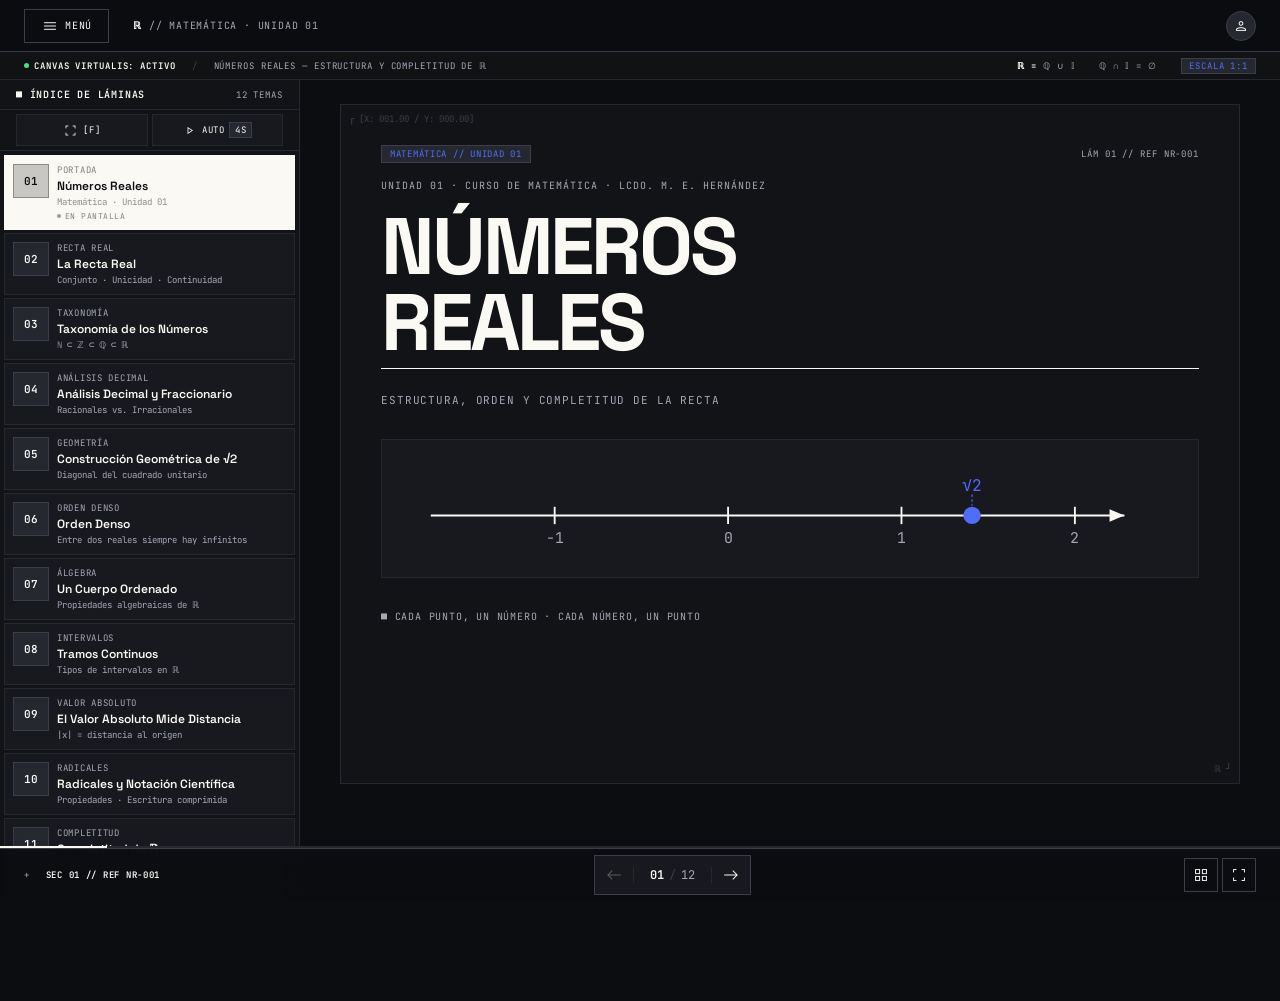
==== index.html @ 770431e6 "Add files via upload" ====
<!DOCTYPE html>
<html lang="es">
<head>
  <meta charset="UTF-8">
  <meta name="viewport" content="width=device-width, initial-scale=1.0">
  <title>Números Reales — Matemática Unidad 01</title>
  <link rel="preconnect" href="https://fonts.googleapis.com">
  <link rel="preconnect" href="https://fonts.gstatic.com" crossorigin>
  <link href="https://fonts.googleapis.com/css2?family=JetBrains+Mono:wght@400;500;600&family=Space+Grotesk:wght@300;400;500;600;700&display=swap" rel="stylesheet">
  <link href="https://fonts.googleapis.com/css2?family=Material+Symbols+Outlined:opsz,wght,FILL,GRAD@20..48,100..700,0..1,-50..200" rel="stylesheet">
  <style>
    /* =====================================================
       ARCHITECTURAL ATELIER — DARK THEME
       Sistema de diseño para presentación académica
    ===================================================== */
    :root {
      --bg:          #0c0d10;
      --bg-low:      #18191e;
      --bg-mid:      #1e2027;
      --bg-high:     #262830;
      --bg-highest:  #32353e;
      --bg-lowest:   #121316;
      --fg:          #fbf9f4;
      --fg-dim:      #c9c6bc;
      --fg-muted:    #a4a8b5;
      --border:      #3b3e4a;
      --border-dim:  #262830;
      --accent:      #4d6ef5;   /* azul institucional */
      --accent-dim:  #3a56cc;
      --mono: 'JetBrains Mono', monospace;
      --sans: 'Space Grotesk', sans-serif;
      --sp-xs:.25rem;--sp-sm:.5rem;--sp-md:1rem;
      --sp-lg:1.5rem;--sp-xl:2.5rem;
    }
    *,*::before,*::after{box-sizing:border-box;margin:0;padding:0}
    html,body{height:100%;overflow:hidden;background:var(--bg);color:var(--fg);font-family:var(--sans);-webkit-font-smoothing:antialiased;user-select:none}

    /* ---- LAYOUT ---- */
    #app{display:flex;flex-direction:column;height:100vh}

    /* ---- HEADER ---- */
    header{
      position:fixed;top:0;left:0;right:0;z-index:200;
      height:52px;
      background:rgba(12,13,16,.96);
      border-bottom:1px solid var(--border);
      backdrop-filter:blur(16px);
      display:flex;align-items:center;justify-content:space-between;
      padding:0 1.5rem;
    }
    .h-left{display:flex;align-items:center;gap:var(--sp-lg)}
    .h-right{display:flex;align-items:center;gap:var(--sp-md)}
    .btn-menu{
      display:flex;align-items:center;gap:6px;
      height:34px;padding:0 var(--sp-md);
      background:transparent;border:1px solid var(--border);
      color:var(--fg);cursor:pointer;
      font-family:var(--mono);font-size:10px;
      letter-spacing:.08em;text-transform:uppercase;
      transition:background .15s;
    }
    .btn-menu:hover{background:var(--bg-high)}
    .h-label{font-family:var(--mono);font-size:10px;letter-spacing:.08em;text-transform:uppercase;color:var(--fg-muted)}
    .h-label .hl{color:var(--fg);font-weight:600}
    .avatar{width:30px;height:30px;border-radius:50%;background:var(--bg-high);border:1px solid var(--border);display:flex;align-items:center;justify-content:center;color:var(--fg)}
    .mi{font-family:'Material Symbols Outlined';font-size:18px;font-weight:300;font-style:normal;line-height:1;letter-spacing:normal}

    /* ---- TELEMETRY ---- */
    .telemetry{
      position:fixed;top:52px;left:0;right:0;z-index:190;
      height:28px;
      background:rgba(18,19,22,.95);
      border-bottom:1px solid var(--border-dim);
      display:flex;align-items:center;justify-content:space-between;
      padding:0 1.5rem;
      font-family:var(--mono);font-size:9px;letter-spacing:.1em;
      text-transform:uppercase;color:var(--fg-muted);
    }
    .t-left{display:flex;align-items:center;gap:var(--sp-md)}
    .t-right{display:flex;align-items:center;gap:var(--sp-lg)}
    .dot{width:5px;height:5px;border-radius:50%;background:#4ade80;animation:blink 2s infinite}
    @keyframes blink{0%,100%{opacity:1}50%{opacity:.3}}
    .t-hl{color:var(--fg);font-weight:600}
    .t-chip{background:var(--bg-high);border:1px solid var(--border);padding:1px 7px;color:var(--accent)}

    /* ---- PROGRESS ---- */
    .progress-track{position:fixed;bottom:52px;left:0;right:0;height:2px;background:var(--border-dim);z-index:190}
    .progress-fill{height:100%;background:var(--fg);transition:width .4s ease}

    /* ---- MAIN ---- */
    main{display:flex;flex:1;overflow:hidden;margin-top:80px;margin-bottom:52px}

    /* ---- LEFT PANEL ---- */
    #panel{
      width:300px;min-width:260px;
      background:var(--bg-lowest);
      border-right:1px solid var(--border-dim);
      display:flex;flex-direction:column;overflow:hidden;
      transition:width .25s ease,min-width .25s ease;
    }
    #panel.closed{width:0;min-width:0;border:none}
    .p-head{
      padding:var(--sp-sm) var(--sp-md);
      border-bottom:1px solid var(--border-dim);
      display:flex;align-items:center;justify-content:space-between;
    }
    .p-title{font-family:var(--mono);font-size:10px;letter-spacing:.08em;text-transform:uppercase;color:var(--fg);font-weight:600}
    .p-count{font-family:var(--mono);font-size:9px;letter-spacing:.1em;text-transform:uppercase;color:var(--fg-muted)}
    .p-controls{display:flex;gap:4px;padding:var(--sp-xs) var(--sp-md);border-bottom:1px solid var(--border-dim)}
    .p-btn{
      flex:1;height:32px;display:flex;align-items:center;justify-content:center;gap:5px;
      background:var(--bg-low);border:1px solid var(--border-dim);color:var(--fg);
      cursor:pointer;font-family:var(--mono);font-size:9px;letter-spacing:.06em;
      text-transform:uppercase;transition:background .15s;white-space:nowrap;
    }
    .p-btn:hover{background:var(--bg-high)}
    .p-btn.on{background:var(--fg);color:var(--bg)}
    .badge{background:var(--bg-high);border:1px solid var(--border);padding:1px 5px;font-size:9px}
    #slide-list{flex:1;overflow-y:auto;padding:4px;display:flex;flex-direction:column;gap:3px}
    #slide-list::-webkit-scrollbar{width:3px}
    #slide-list::-webkit-scrollbar-thumb{background:var(--border)}
    .s-item{
      display:flex;align-items:flex-start;gap:var(--sp-sm);
      padding:var(--sp-sm);border:1px solid var(--border-dim);
      cursor:pointer;transition:all .15s;background:var(--bg-low);
    }
    .s-item:hover{background:var(--bg-high)}
    .s-item.on{background:var(--fg);border-color:var(--fg)}
    .s-num{
      width:36px;height:34px;flex-shrink:0;
      display:flex;align-items:center;justify-content:center;
      background:var(--bg-high);border:1px solid var(--border);
      font-family:var(--mono);font-size:11px;font-weight:600;color:var(--fg);
      transition:all .15s;
    }
    .s-item.on .s-num{background:rgba(0,0,0,.2);border-color:rgba(0,0,0,.3);color:var(--bg)}
    .s-item:hover:not(.on) .s-num{background:var(--accent);border-color:var(--accent);color:#fff}
    .s-info{flex:1;min-width:0}
    .s-cat{font-family:var(--mono);font-size:9px;letter-spacing:.08em;text-transform:uppercase;color:var(--fg-muted)}
    .s-item.on .s-cat{color:rgba(12,13,16,.5)}
    .s-t{font-size:12px;font-weight:600;color:var(--fg);margin-top:2px;white-space:nowrap;overflow:hidden;text-overflow:ellipsis}
    .s-item.on .s-t{color:var(--bg)}
    .s-sub{font-family:var(--mono);font-size:9px;color:var(--fg-muted);margin-top:2px}
    .s-item.on .s-sub{color:rgba(12,13,16,.45)}
    .s-active{display:none;align-items:center;gap:4px;font-family:var(--mono);font-size:8px;color:rgba(12,13,16,.5);margin-top:3px;letter-spacing:.06em;text-transform:uppercase}
    .s-item.on .s-active{display:flex}
    .s-dot{width:4px;height:4px;border-radius:50%;background:rgba(12,13,16,.4)}

    /* ---- CANVAS ---- */
    #canvas{flex:1;overflow:hidden;display:flex;flex-direction:column;position:relative}
    #slide-display{flex:1;overflow-y:auto;padding:var(--sp-lg) var(--sp-xl)}
    #slide-display::-webkit-scrollbar{width:5px}
    #slide-display::-webkit-scrollbar-thumb{background:var(--border)}
    .slide-canvas{
      background:var(--bg-lowest);border:1px solid var(--border-dim);
      position:relative;padding:var(--sp-xl);min-height:calc(100vh - 220px);
      animation:fadeIn .25s ease;
    }
    @keyframes fadeIn{from{opacity:0;transform:translateY(6px)}to{opacity:1;transform:translateY(0)}}
    .c-tl,.c-tr,.c-bl,.c-br{position:absolute;font-family:var(--mono);font-size:9px;color:var(--border);pointer-events:none}
    .c-tl{top:8px;left:8px}.c-tr{top:8px;right:8px}.c-bl{bottom:8px;left:8px}.c-br{bottom:8px;right:8px}

    /* ---- SLIDE TYPOGRAPHY ---- */
    .s-meta{display:flex;align-items:center;justify-content:space-between;margin-bottom:var(--sp-md)}
    .s-tag{font-family:var(--mono);font-size:9px;letter-spacing:.08em;text-transform:uppercase;color:var(--accent);background:var(--bg-high);border:1px solid var(--border);padding:2px 8px}
    .s-ref{font-family:var(--mono);font-size:9px;letter-spacing:.1em;text-transform:uppercase;color:var(--fg-muted)}
    h1.sh1{font-size:clamp(26px,4vw,46px);font-weight:700;letter-spacing:-.03em;line-height:1.05;color:var(--fg);text-transform:uppercase;margin-bottom:var(--sp-md)}
    .divider{width:100%;height:1px;background:var(--fg);margin-bottom:var(--sp-lg)}
    .body-text{font-size:14px;line-height:1.65;color:var(--fg-dim)}
    .body-text-p{font-size:15px;color:var(--fg);line-height:1.6}

    /* ---- MATH ---- */
    .math{
      background:var(--bg-low);border:1px solid var(--border);
      border-left:2px solid var(--accent);
      padding:var(--sp-md) var(--sp-lg);margin:var(--sp-md) 0;
      font-family:var(--mono);font-size:13px;color:var(--accent);line-height:1.9;
    }

    /* ---- GRIDS ---- */
    .g2{display:grid;grid-template-columns:1fr 1fr;gap:var(--sp-lg)}
    .g3{display:grid;grid-template-columns:1fr 1fr 1fr;gap:var(--sp-md)}

    /* ---- CARDS ---- */
    .card{background:var(--bg-low);border:1px solid var(--border-dim);padding:var(--sp-md)}
    .card-label{font-family:var(--mono);font-size:9px;letter-spacing:.08em;text-transform:uppercase;color:var(--accent);margin-bottom:4px}
    .card-title{font-size:14px;font-weight:600;color:var(--fg);margin-bottom:4px}
    .card-body{font-size:13px;color:var(--fg-muted);line-height:1.6}

    /* ---- TABLES ---- */
    .tbl{width:100%;border-collapse:collapse;font-size:13px;margin:var(--sp-md) 0}
    .tbl th{font-family:var(--mono);font-size:9px;letter-spacing:.08em;text-transform:uppercase;color:var(--fg-muted);border-bottom:1px solid var(--border-dim);padding:var(--sp-sm) var(--sp-md);text-align:left;background:var(--bg-high)}
    .tbl td{padding:var(--sp-sm) var(--sp-md);border-bottom:1px solid var(--border-dim);color:var(--fg);vertical-align:middle}
    .tbl tr:last-child td{border-bottom:none}
    .tbl .a{color:var(--accent);font-family:var(--mono);font-size:12px}
    .tbl .m{font-family:var(--mono);font-size:12px}

    /* ---- COMPARE COLS ---- */
    .cc{background:var(--bg-low);border:1px solid var(--border-dim);padding:var(--sp-lg)}
    .cc-h{font-family:var(--mono);font-size:10px;letter-spacing:.08em;text-transform:uppercase;color:var(--accent);padding-bottom:var(--sp-sm);border-bottom:1px solid var(--border-dim);margin-bottom:var(--sp-md)}
    .cc-row{padding:var(--sp-sm) 0;border-bottom:1px solid var(--border-dim);font-size:13px;color:var(--fg);line-height:1.55}
    .cc-row:last-child{border-bottom:none}
    .cc-ex{font-family:var(--mono);font-size:11px;color:var(--accent);margin-top:3px}

    /* ---- COVER ---- */
    .cover-eyebrow{font-family:var(--mono);font-size:10px;letter-spacing:.1em;text-transform:uppercase;color:var(--fg-muted);margin-bottom:var(--sp-md)}
    .cover-title{font-size:clamp(44px,7vw,80px);font-weight:700;letter-spacing:-.04em;line-height:.95;color:var(--fg);text-transform:uppercase;margin-bottom:var(--sp-sm)}
    .cover-sub{font-family:var(--mono);font-size:12px;letter-spacing:.08em;text-transform:uppercase;color:var(--fg-muted);margin-bottom:var(--sp-xl)}
    .cover-tag{font-family:var(--mono);font-size:11px;letter-spacing:.08em;text-transform:uppercase;color:var(--fg-muted);margin-top:var(--sp-xl)}
    .svg-wrap{padding:var(--sp-md) var(--sp-lg);background:var(--bg-low);border:1px solid var(--border-dim);margin:var(--sp-lg) 0}

    /* ---- SYNTHESIS ---- */
    .syn-item{display:flex;align-items:flex-start;gap:var(--sp-md);padding:var(--sp-md);border:1px solid var(--border-dim);margin-bottom:6px;transition:background .15s}
    .syn-item:hover{background:var(--bg-high)}
    .syn-n{font-family:var(--mono);font-size:13px;font-weight:600;color:var(--accent);flex-shrink:0;width:30px}
    .syn-t{font-size:14px;color:var(--fg);line-height:1.5}
    .final-box{margin-top:var(--sp-xl);padding:var(--sp-xl);border:1px solid var(--fg);text-align:center}
    .final-box p{font-size:clamp(16px,2.5vw,26px);font-weight:700;letter-spacing:-.01em;text-transform:uppercase;color:var(--accent);line-height:1.35}

    /* ---- FOOTER ---- */
    footer{position:fixed;bottom:0;left:0;right:0;z-index:200;height:52px;background:rgba(12,13,16,.96);border-top:1px solid var(--border);backdrop-filter:blur(16px);display:flex;align-items:center;justify-content:space-between;padding:0 1.5rem}
    .f-left{display:flex;align-items:center;gap:var(--sp-md);font-family:var(--mono);font-size:9px;letter-spacing:.08em;text-transform:uppercase;color:var(--fg-muted)}
    .nav-wrap{display:flex;align-items:center;background:var(--bg-low);border:1px solid var(--border)}
    .nav-btn{width:38px;height:38px;display:flex;align-items:center;justify-content:center;background:transparent;border:none;color:var(--fg);cursor:pointer;transition:background .15s}
    .nav-btn:hover{background:var(--bg-high)}
    .nav-btn:disabled{opacity:.3;cursor:default}
    .counter{padding:0 var(--sp-md);font-family:var(--mono);font-size:12px;display:flex;align-items:center;gap:5px;border-left:1px solid var(--border-dim);border-right:1px solid var(--border-dim)}
    .c-cur{color:var(--fg);font-weight:600}
    .c-sep{color:var(--border)}
    .c-tot{color:var(--fg-muted)}
    .f-right{display:flex;align-items:center;gap:4px}
    .i-btn{width:34px;height:34px;display:flex;align-items:center;justify-content:center;background:transparent;border:1px solid var(--border);color:var(--fg);cursor:pointer;transition:background .15s}
    .i-btn:hover{background:var(--bg-high)}

    /* ---- UTILS ---- */
    .mt-sm{margin-top:var(--sp-sm)}.mt-md{margin-top:var(--sp-md)}.mt-lg{margin-top:var(--sp-lg)}.mt-xl{margin-top:var(--sp-xl)}
    .accent{color:var(--accent)}.muted{color:var(--fg-muted)}.mono{font-family:var(--mono)}
    em{font-style:italic;color:var(--fg-dim)}

    /* ---- RESPONSIVE ---- */
    @media(max-width:768px){
      #panel{position:fixed;left:0;top:80px;bottom:52px;z-index:150;transform:translateX(-110%);transition:transform .3s ease;width:280px;min-width:280px}
      #panel.m-open{transform:translateX(0)}
      #panel.closed{transform:translateX(-110%)}
      #slide-display{padding:var(--sp-md)}
      .slide-canvas{padding:var(--sp-lg)}
      .g2,.g3{grid-template-columns:1fr}
      .cover-title{font-size:clamp(36px,10vw,52px)}
      .t-right{display:none}
    }
  </style>
</head>
<body>

<!-- HEADER -->
<header>
  <div class="h-left">
    <button class="btn-menu" id="menu-toggle">
      <span class="mi">menu</span>
      <span>Menú</span>
    </button>
    <span class="h-label"><span class="hl">ℝ</span> // Matemática · Unidad 01</span>
  </div>
  <div class="h-right">
    <span class="h-label" id="axis-label" style="display:none">AXIS: X:000.00 Y:000.00</span>
    <div class="avatar"><span class="mi">person</span></div>
  </div>
</header>

<!-- TELEMETRY BAR -->
<div class="telemetry">
  <div class="t-left">
    <span style="display:flex;align-items:center;gap:5px">
      <span class="dot"></span>
      <span class="t-hl">CANVAS VIRTUALIS: ACTIVO</span>
    </span>
    <span style="color:var(--border)">/</span>
    <span>NÚMEROS REALES — ESTRUCTURA Y COMPLETITUD DE ℝ</span>
  </div>
  <div class="t-right">
    <span><span class="t-hl">ℝ =</span> ℚ ∪ 𝕀</span>
    <span>ℚ ∩ 𝕀 = ∅</span>
    <span class="t-chip">ESCALA 1:1</span>
  </div>
</div>

<!-- PROGRESS -->
<div class="progress-track">
  <div class="progress-fill" id="prog" style="width:8.33%"></div>
</div>

<!-- MAIN -->
<main>
  <!-- LEFT PANEL -->
  <div id="panel">
    <div class="p-head">
      <span class="p-title">■ Índice de Láminas</span>
      <span class="p-count">12 TEMAS</span>
    </div>
    <div class="p-controls">
      <button class="p-btn" id="btn-fs" title="Pantalla completa [F]">
        <span class="mi" style="font-size:15px">fullscreen</span><span>[F]</span>
      </button>
      <button class="p-btn" id="btn-auto">
        <span class="mi" style="font-size:15px" id="auto-icon">play_arrow</span>
        <span>Auto</span>
        <span class="badge" id="auto-badge">4s</span>
      </button>
    </div>
    <div id="slide-list"></div>
  </div>

  <!-- CANVAS -->
  <div id="canvas">
    <div id="slide-display">
      <div class="slide-canvas" id="sc"></div>
    </div>
  </div>
</main>

<!-- FOOTER -->
<footer>
  <div class="f-left">
    <span>+</span>
    <span style="color:var(--fg);font-weight:600" id="f-ref">SEC 01 // REF NR-001</span>
  </div>
  <div class="nav-wrap">
    <button class="nav-btn" id="btn-prev" title="Anterior [←]">
      <span class="mi">west</span>
    </button>
    <div class="counter">
      <span class="c-cur" id="c-cur">01</span>
      <span class="c-sep">/</span>
      <span class="c-tot">12</span>
    </div>
    <button class="nav-btn" id="btn-next" title="Siguiente [→]">
      <span class="mi">east</span>
    </button>
  </div>
  <div class="f-right">
    <button class="i-btn" title="Vista cuadrícula">
      <span class="mi">grid_view</span>
    </button>
    <button class="i-btn" id="btn-fs2">
      <span class="mi">fullscreen</span>
    </button>
  </div>
</footer>

<script>
/* =====================================================
   SLIDE DATA — Números Reales (12 láminas)
===================================================== */
const slides = [

/* 01 — PORTADA */
{id:'01',cat:'PORTADA',title:'Números Reales',sub:'Matemática · Unidad 01',
render(){return`
<div class="c-tl">┌ [X: 001.00 / Y: 000.00]</div><div class="c-br">ℝ ┘</div>
<div class="s-meta"><span class="s-tag">Matemática // Unidad 01</span><span class="s-ref">LÁM 01 // REF NR-001</span></div>
<p class="cover-eyebrow">Unidad 01 · Curso de Matemática · Lcdo. M. E. Hernández</p>
<h1 style="font-size:clamp(44px,7vw,80px);font-weight:700;letter-spacing:-.04em;line-height:.95;color:var(--fg);text-transform:uppercase;margin-bottom:.5rem">Números<br>Reales</h1>
<div class="divider"></div>
<p style="font-family:var(--mono);font-size:11px;letter-spacing:.08em;text-transform:uppercase;color:var(--fg-muted);margin-bottom:2rem">Estructura, Orden y Completitud de la Recta</p>
<div class="svg-wrap">
  <svg viewBox="0 0 620 85" xmlns="http://www.w3.org/2000/svg" style="width:100%;display:block">
    <line x1="20" y1="48" x2="580" y2="48" stroke="#fbf9f4" stroke-width="1.5"/>
    <polygon points="580,48 568,43 568,53" fill="#fbf9f4"/>
    <line x1="120" y1="41" x2="120" y2="55" stroke="#fbf9f4" stroke-width="1.5"/>
    <text x="120" y="70" text-anchor="middle" fill="#a4a8b5" font-family="JetBrains Mono" font-size="12">-1</text>
    <line x1="260" y1="41" x2="260" y2="55" stroke="#fbf9f4" stroke-width="1.5"/>
    <text x="260" y="70" text-anchor="middle" fill="#a4a8b5" font-family="JetBrains Mono" font-size="12">0</text>
    <line x1="400" y1="41" x2="400" y2="55" stroke="#fbf9f4" stroke-width="1.5"/>
    <text x="400" y="70" text-anchor="middle" fill="#a4a8b5" font-family="JetBrains Mono" font-size="12">1</text>
    <line x1="540" y1="41" x2="540" y2="55" stroke="#fbf9f4" stroke-width="1.5"/>
    <text x="540" y="70" text-anchor="middle" fill="#a4a8b5" font-family="JetBrains Mono" font-size="12">2</text>
    <circle cx="457" cy="48" r="7" fill="#4d6ef5"/>
    <text x="457" y="28" text-anchor="middle" fill="#4d6ef5" font-family="JetBrains Mono" font-size="13">√2</text>
    <line x1="457" y1="31" x2="457" y2="40" stroke="#4d6ef5" stroke-width="1" stroke-dasharray="2 2"/>
  </svg>
</div>
<p style="font-family:var(--mono);font-size:10px;letter-spacing:.08em;text-transform:uppercase;color:var(--fg-muted);margin-top:2rem">■ Cada punto, un número · Cada número, un punto</p>
`}},

/* 02 — LA RECTA REAL */
{id:'02',cat:'RECTA REAL',title:'La Recta Real',sub:'Conjunto · Unicidad · Continuidad',
render(){return`
<div class="c-tl">┌ [X: 002.00 / Y: 000.00]</div><div class="c-br">ℝ ┘</div>
<div class="s-meta"><span class="s-tag">Lámina 02 // La Recta Real</span><span class="s-ref">LÁM 02 // REF NR-002</span></div>
<h1 class="sh1">La Recta Real</h1><div class="divider"></div>
<div class="svg-wrap">
  <svg viewBox="0 0 680 70" xmlns="http://www.w3.org/2000/svg" style="width:100%;display:block">
    <line x1="20" y1="35" x2="650" y2="35" stroke="#fbf9f4" stroke-width="1.5"/>
    <polygon points="650,35 638,30 638,40" fill="#fbf9f4"/>
    <circle cx="80" cy="35" r="6" fill="#fbf9f4"/><text x="80" y="56" text-anchor="middle" fill="#a4a8b5" font-size="11" font-family="JetBrains Mono">-3</text>
    <circle cx="210" cy="35" r="6" fill="#fbf9f4"/><text x="210" y="56" text-anchor="middle" fill="#a4a8b5" font-size="11" font-family="JetBrains Mono">-1/2</text>
    <circle cx="330" cy="35" r="6" fill="#fbf9f4"/><text x="330" y="56" text-anchor="middle" fill="#a4a8b5" font-size="11" font-family="JetBrains Mono">0</text>
    <circle cx="420" cy="35" r="7" fill="#4d6ef5"/><text x="420" y="56" text-anchor="middle" fill="#4d6ef5" font-size="11" font-family="JetBrains Mono">√2</text>
    <circle cx="478" cy="35" r="7" fill="#4d6ef5"/><text x="478" y="56" text-anchor="middle" fill="#4d6ef5" font-size="11" font-family="JetBrains Mono">π</text>
    <circle cx="560" cy="35" r="6" fill="#fbf9f4"/><text x="560" y="56" text-anchor="middle" fill="#a4a8b5" font-size="11" font-family="JetBrains Mono">4</text>
  </svg>
</div>
<div class="g3 mt-md">
  <div class="card"><div class="card-label">Conjunto ℝ</div><div class="card-title">Puntos de una recta</div><div class="card-body">El conjunto ℝ corresponde a todos los puntos de una recta geométrica orientada sin excepción.</div></div>
  <div class="card"><div class="card-label">Unicidad</div><div class="card-title">Biyección exacta</div><div class="card-body">Cada punto es un único número real <em>(y viceversa)</em>. No hay puntos vacíos ni números sin posición.</div></div>
  <div class="card"><div class="card-label">Continuidad</div><div class="card-title">Cero saltos, cero huecos</div><div class="card-body">La recta real no tiene interrupciones. Es un continuo perfecto sin espacios vacíos entre números.</div></div>
</div>
`}},

/* 03 — TAXONOMÍA */
{id:'03',cat:'TAXONOMÍA',title:'Taxonomía de los Números',sub:'ℕ ⊂ ℤ ⊂ ℚ ⊂ ℝ',
render(){return`
<div class="c-tl">┌ [X: 003.00 / Y: 000.00]</div><div class="c-br">ℝ ┘</div>
<div class="s-meta"><span class="s-tag">Lámina 03 // Taxonomía</span><span class="s-ref">LÁM 03 // REF NR-003</span></div>
<h1 class="sh1">Taxonomía de los Números</h1><div class="divider"></div>
<div class="g2" style="align-items:start">
  <div class="svg-wrap" style="margin:0">
    <svg viewBox="0 0 320 260" xmlns="http://www.w3.org/2000/svg" style="width:100%;display:block">
      <rect x="4" y="4" width="240" height="248" fill="none" stroke="#fbf9f4" stroke-width="1.2"/>
      <text x="14" y="26" fill="#fbf9f4" font-size="20" font-family="serif" font-style="italic">ℝ</text>
      <text x="200" y="90" fill="#4d6ef5" font-size="18" font-family="serif" font-style="italic">𝕀</text>
      <text x="197" y="112" fill="#4d6ef5" font-size="11" font-family="JetBrains Mono">√2</text>
      <text x="197" y="130" fill="#4d6ef5" font-size="11" font-family="JetBrains Mono">π</text>
      <text x="197" y="148" fill="#4d6ef5" font-size="11" font-family="JetBrains Mono">e</text>
      <rect x="18" y="38" width="158" height="204" fill="none" stroke="#c9c6bc" stroke-width="1" stroke-dasharray="4 3"/>
      <text x="28" y="58" fill="#c9c6bc" font-size="18" font-family="serif" font-style="italic">ℚ</text>
      <rect x="36" y="72" width="120" height="148" fill="none" stroke="#717582" stroke-width="1"/>
      <text x="46" y="92" fill="#717582" font-size="16" font-family="serif" font-style="italic">ℤ</text>
      <rect x="54" y="108" width="84" height="94" fill="none" stroke="#3b3e4a" stroke-width="1.5"/>
      <text x="68" y="130" fill="#a4a8b5" font-size="15" font-family="serif" font-style="italic">ℕ</text>
      <text x="62" y="152" fill="#3b3e4a" font-size="9" font-family="JetBrains Mono">1, 2, 3…</text>
    </svg>
  </div>
  <div>
    <table class="tbl">
      <thead><tr><th>Conjunto</th><th>Descripción</th></tr></thead>
      <tbody>
        <tr><td class="a">ℕ</td><td><strong>Naturales.</strong> Sirven para contar (1, 2, 3…).</td></tr>
        <tr><td class="a">ℤ</td><td><strong>Enteros.</strong> Añaden cero y negativos (…-1, 0, 1…).</td></tr>
        <tr><td class="a">ℚ</td><td><strong>Racionales.</strong> Se escriben como fracción (a/b, b ≠ 0).</td></tr>
        <tr><td class="a">𝕀</td><td><strong>Irracionales.</strong> Decimal infinito no periódico. No admiten fracción.</td></tr>
      </tbody>
    </table>
    <div class="math">ℚ ∪ 𝕀 = ℝ &nbsp;|&nbsp; ℚ ∩ 𝕀 = ∅</div>
    <div class="card mt-md"><div class="card-label">Relación de contenencia</div><div class="card-body">ℕ ⊂ ℤ ⊂ ℚ ⊂ ℝ &nbsp;·&nbsp; Los irracionales (𝕀) son el complemento de ℚ en ℝ.</div></div>
  </div>
</div>
`}},

/* 04 — ANÁLISIS DECIMAL */
{id:'04',cat:'ANÁLISIS DECIMAL',title:'Análisis Decimal y Fraccionario',sub:'Racionales vs. Irracionales',
render(){return`
<div class="c-tl">┌ [X: 004.00 / Y: 000.00]</div><div class="c-br">ℝ ┘</div>
<div class="s-meta"><span class="s-tag">Lámina 04 // Análisis Decimal</span><span class="s-ref">LÁM 04 // REF NR-004</span></div>
<h1 class="sh1">Análisis Decimal y Fraccionario</h1><div class="divider"></div>
<div class="g2">
  <div class="cc">
    <div class="cc-h">■ Racionales (ℚ)</div>
    <div class="cc-row">Se escriben como fracción exacta a/b (con a, b ∈ ℤ).</div>
    <div class="cc-row">Decimal Exacto <em>(termina)</em> o Periódico <em>(repite patrón)</em>.<div class="cc-ex">3/4 → 0.75 &nbsp;|&nbsp; 2/3 → 0.666…</div></div>
  </div>
  <div class="cc" style="border-left:2px solid var(--accent)">
    <div class="cc-h" style="color:var(--accent)">■ Irracionales (𝕀)</div>
    <div class="cc-row">No admiten fracción de enteros bajo ninguna circunstancia.</div>
    <div class="cc-row">Decimal Infinito y No Periódico <em>(puntos suspensivos reales)</em>.<div class="cc-ex">√2 = 1.41421356… &nbsp;|&nbsp; π = 3.14159265…</div></div>
  </div>
</div>
<div class="svg-wrap mt-md" style="padding:.75rem var(--sp-md)">
  <table class="tbl" style="margin:0">
    <thead><tr><th>Tipo</th><th>Fracción</th><th>Decimal</th><th>¿Periódico?</th></tr></thead>
    <tbody>
      <tr><td>Racional</td><td class="a">3/4</td><td class="m">0.75</td><td>No (exacto)</td></tr>
      <tr><td>Racional</td><td class="a">2/3</td><td class="m">0.666…</td><td>Sí (período: 6)</td></tr>
      <tr><td>Irracional</td><td class="m muted">—</td><td class="a">1.41421356…</td><td>No</td></tr>
      <tr><td>Irracional</td><td class="m muted">—</td><td class="a">3.14159265…</td><td>No</td></tr>
    </tbody>
  </table>
</div>
`}},

/* 05 — CONSTRUCCIÓN GEOMÉTRICA */
{id:'05',cat:'GEOMETRÍA',title:'Construcción Geométrica de √2',sub:'Diagonal del cuadrado unitario',
render(){return`
<div class="c-tl">┌ [X: 005.00 / Y: 000.00]</div><div class="c-br">ℝ ┘</div>
<div class="s-meta"><span class="s-tag">Lámina 05 // Geometría</span><span class="s-ref">LÁM 05 // REF NR-005</span></div>
<h1 class="sh1">Construcción Geométrica</h1><div class="divider"></div>
<div class="g2" style="align-items:center">
  <div class="svg-wrap" style="margin:0">
    <svg viewBox="0 0 320 270" xmlns="http://www.w3.org/2000/svg" style="width:100%;display:block">
      <rect x="40" y="40" width="130" height="130" fill="none" stroke="#fbf9f4" stroke-width="1.5"/>
      <line x1="40" y1="170" x2="170" y2="40" stroke="#4d6ef5" stroke-width="2.5"/>
      <text x="85" y="118" fill="#4d6ef5" font-size="15" font-family="serif" font-style="italic">√2</text>
      <path d="M 170 40 A 148 148 0 0 1 222 170" fill="none" stroke="#4d6ef5" stroke-width="1.5" stroke-dasharray="6 3"/>
      <line x1="20" y1="170" x2="300" y2="170" stroke="#fbf9f4" stroke-width="1.5"/>
      <polygon points="300,170 290,165 290,175" fill="#fbf9f4"/>
      <line x1="40" y1="163" x2="40" y2="177" stroke="#fbf9f4" stroke-width="1.5"/>
      <text x="40" y="192" text-anchor="middle" fill="#a4a8b5" font-size="11" font-family="JetBrains Mono">0</text>
      <line x1="170" y1="163" x2="170" y2="177" stroke="#fbf9f4" stroke-width="1.5"/>
      <text x="170" y="192" text-anchor="middle" fill="#a4a8b5" font-size="11" font-family="JetBrains Mono">1</text>
      <line x1="262" y1="163" x2="262" y2="177" stroke="#fbf9f4" stroke-width="1.5"/>
      <text x="262" y="192" text-anchor="middle" fill="#a4a8b5" font-size="11" font-family="JetBrains Mono">2</text>
      <circle cx="222" cy="170" r="7" fill="#4d6ef5"/>
      <text x="222" y="212" text-anchor="middle" fill="#4d6ef5" font-size="11" font-family="JetBrains Mono">√2</text>
      <text x="105" y="192" text-anchor="middle" fill="#717582" font-size="9" font-family="JetBrains Mono">1</text>
      <text x="27" y="110" fill="#717582" font-size="9" font-family="JetBrains Mono">1</text>
      <text x="105" y="245" text-anchor="middle" fill="#3b3e4a" font-size="9" font-family="JetBrains Mono">DIAGONAL DEL CUADRADO UNITARIO</text>
    </svg>
  </div>
  <div>
    <div class="math">1² + 1² = 2 → Diagonal = √2</div>
    <div class="card mt-md"><div class="card-label">Ecuación Pitagórica</div><div class="card-body" style="font-size:13px;line-height:1.65">La diagonal de un cuadrado unitario mide √2. No hace falta aproximar: la longitud es exacta. Su posición en la recta real es un punto preciso entre 1 y 2.</div></div>
    <div class="math mt-md">√2 ≈ 1.41421356237…</div>
    <div class="card mt-sm"><div class="card-label">Consecuencia histórica</div><div class="card-body" style="font-size:12px;line-height:1.6">√2 es irracional: su decimal es infinito y no periódico. Los pitagóricos lo consideraron una paradoja; hoy sabemos que vive en ℝ perfectamente.</div></div>
  </div>
</div>
`}},

/* 06 — ORDEN DENSO */
{id:'06',cat:'ORDEN DENSO',title:'Orden Denso',sub:'Entre dos reales siempre hay infinitos',
render(){return`
<div class="c-tl">┌ [X: 006.00 / Y: 000.00]</div><div class="c-br">ℝ ┘</div>
<div class="s-meta"><span class="s-tag">Lámina 06 // Orden Denso</span><span class="s-ref">LÁM 06 // REF NR-006</span></div>
<h1 class="sh1">Orden Denso</h1><div class="divider"></div>
<div class="g2" style="align-items:start">
  <div>
    <div class="card"><div class="card-label">Propiedad de Densidad</div><div class="card-body" style="font-size:14px;line-height:1.7">No existe un "siguiente" número real. Basta promediar dos números para encontrar otro que caiga estrictamente entre ellos.</div></div>
    <div class="math mt-md">Si a &lt; b, entonces:<br>a &lt; (a+b)/2 &lt; b</div>
    <div class="card mt-md"><div class="card-label">Consecuencia</div><div class="card-body" style="font-size:13px;line-height:1.65">Entre dos reales <em>siempre</em> hay infinitos reales. La recta no tiene "saltos" discretos.</div></div>
    <div class="math mt-md">∀ a, b ∈ ℝ con a &lt; b:<br>∃ c ∈ ℝ tal que a &lt; c &lt; b</div>
  </div>
  <div class="svg-wrap" style="margin:0">
    <svg viewBox="0 0 290 150" xmlns="http://www.w3.org/2000/svg" style="width:100%;display:block">
      <text x="140" y="22" fill="#a4a8b5" text-anchor="middle" font-size="11" font-family="JetBrains Mono">b − a</text>
      <line x1="20" y1="30" x2="260" y2="30" stroke="#717582" stroke-width="1"/>
      <line x1="20" y1="25" x2="20" y2="35" stroke="#717582" stroke-width="1.5"/>
      <line x1="260" y1="25" x2="260" y2="35" stroke="#717582" stroke-width="1.5"/>
      <line x1="20" y1="80" x2="260" y2="80" stroke="#fbf9f4" stroke-width="1.5"/>
      <circle cx="20" cy="80" r="6" fill="#fbf9f4"/>
      <text x="20" y="102" text-anchor="middle" fill="#a4a8b5" font-size="11" font-family="JetBrains Mono">a</text>
      <circle cx="140" cy="80" r="8" fill="#4d6ef5"/>
      <text x="140" y="102" text-anchor="middle" fill="#4d6ef5" font-size="10" font-family="JetBrains Mono">(a+b)/2</text>
      <circle cx="260" cy="80" r="6" fill="#fbf9f4"/>
      <text x="260" y="102" text-anchor="middle" fill="#a4a8b5" font-size="11" font-family="JetBrains Mono">b</text>
      <text x="145" y="135" text-anchor="middle" fill="#3b3e4a" font-size="9" font-family="JetBrains Mono">∞ puntos intermedios</text>
    </svg>
  </div>
</div>
`}},

/* 07 — CUERPO ORDENADO */
{id:'07',cat:'ÁLGEBRA',title:'Un Cuerpo Ordenado',sub:'Propiedades algebraicas de ℝ',
render(){return`
<div class="c-tl">┌ [X: 007.00 / Y: 000.00]</div><div class="c-br">ℝ ┘</div>
<div class="s-meta"><span class="s-tag">Lámina 07 // Álgebra de ℝ</span><span class="s-ref">LÁM 07 // REF NR-007</span></div>
<h1 class="sh1">Un Cuerpo Ordenado</h1><div class="divider"></div>
<table class="tbl">
  <thead><tr><th>Propiedad</th><th>Suma</th><th>Producto</th></tr></thead>
  <tbody>
    <tr><td><strong>Conmutativa</strong></td><td class="a">a + b = b + a</td><td class="a">a · b = b · a</td></tr>
    <tr><td><strong>Asociativa</strong></td><td class="a">(a+b)+c = a+(b+c)</td><td class="a">(a·b)·c = a·(b·c)</td></tr>
    <tr><td><strong>Distributiva</strong></td><td class="muted m">—</td><td class="a">a·(b+c) = ab + ac</td></tr>
    <tr><td><strong>Elemento Neutro</strong></td><td class="a">a + 0 = a</td><td class="a">a · 1 = a</td></tr>
    <tr><td><strong>Elemento Inverso</strong></td><td class="a">a + (−a) = 0</td><td class="a">a · a⁻¹ = 1 (si a ≠ 0)</td></tr>
  </tbody>
</table>
<div class="math mt-lg"><strong>Tricotomía:</strong> Para cualesquiera a y b, se cumple exactamente una:<br>a &lt; b &nbsp;&nbsp;ó&nbsp;&nbsp; a = b &nbsp;&nbsp;ó&nbsp;&nbsp; a &gt; b</div>
<div class="card mt-md"><div class="card-label">¿Qué es un cuerpo ordenado?</div><div class="card-body" style="font-size:13px;line-height:1.65">Un <strong>cuerpo</strong> es una estructura algebraica donde se puede sumar, restar, multiplicar y dividir (excepto por cero). ℝ es el único cuerpo ordenado y completo, salvo isomorfismo.</div></div>
`}},

/* 08 — INTERVALOS */
{id:'08',cat:'INTERVALOS',title:'Tramos Continuos',sub:'Tipos de intervalos en ℝ',
render(){return`
<div class="c-tl">┌ [X: 008.00 / Y: 000.00]</div><div class="c-br">ℝ ┘</div>
<div class="s-meta"><span class="s-tag">Lámina 08 // Intervalos</span><span class="s-ref">LÁM 08 // REF NR-008</span></div>
<h1 class="sh1">Tramos Continuos</h1><div class="divider"></div>
<table class="tbl">
  <thead><tr><th>Notación</th><th>Desigualdad</th><th>Diagrama</th><th>Nombre</th></tr></thead>
  <tbody>
    <tr>
      <td class="a" style="font-size:14px">(a, b)</td><td class="m">a &lt; x &lt; b</td>
      <td><svg viewBox="0 0 110 20" style="width:110px;display:block"><line x1="8" y1="10" x2="102" y2="10" stroke="#fbf9f4" stroke-width="1.5"/><circle cx="8" cy="10" r="4" fill="none" stroke="#fbf9f4" stroke-width="1.5"/><circle cx="102" cy="10" r="4" fill="none" stroke="#fbf9f4" stroke-width="1.5"/><text x="8" y="20" text-anchor="middle" fill="#717582" font-size="8" font-family="JetBrains Mono">a</text><text x="102" y="20" text-anchor="middle" fill="#717582" font-size="8" font-family="JetBrains Mono">b</text></svg></td>
      <td style="color:var(--fg)">Abierto</td>
    </tr>
    <tr>
      <td class="a" style="font-size:14px">[a, b]</td><td class="m">a ≤ x ≤ b</td>
      <td><svg viewBox="0 0 110 20" style="width:110px;display:block"><line x1="8" y1="10" x2="102" y2="10" stroke="#fbf9f4" stroke-width="1.5"/><circle cx="8" cy="10" r="4" fill="#4d6ef5" stroke="#4d6ef5"/><circle cx="102" cy="10" r="4" fill="#4d6ef5" stroke="#4d6ef5"/><text x="8" y="20" text-anchor="middle" fill="#717582" font-size="8" font-family="JetBrains Mono">a</text><text x="102" y="20" text-anchor="middle" fill="#717582" font-size="8" font-family="JetBrains Mono">b</text></svg></td>
      <td style="color:var(--fg)">Cerrado</td>
    </tr>
    <tr>
      <td class="a" style="font-size:14px">[a, b)</td><td class="m">a ≤ x &lt; b</td>
      <td><svg viewBox="0 0 110 20" style="width:110px;display:block"><line x1="8" y1="10" x2="102" y2="10" stroke="#fbf9f4" stroke-width="1.5"/><circle cx="8" cy="10" r="4" fill="#4d6ef5" stroke="#4d6ef5"/><circle cx="102" cy="10" r="4" fill="none" stroke="#fbf9f4" stroke-width="1.5"/><text x="8" y="20" text-anchor="middle" fill="#717582" font-size="8" font-family="JetBrains Mono">a</text><text x="102" y="20" text-anchor="middle" fill="#717582" font-size="8" font-family="JetBrains Mono">b</text></svg></td>
      <td style="color:var(--fg)">Semiabierto</td>
    </tr>
    <tr>
      <td class="a" style="font-size:14px">(a, +∞)</td><td class="m">x &gt; a</td>
      <td><svg viewBox="0 0 110 20" style="width:110px;display:block"><line x1="8" y1="10" x2="96" y2="10" stroke="#fbf9f4" stroke-width="1.5"/><polygon points="96,10 88,6 88,14" fill="#fbf9f4"/><circle cx="8" cy="10" r="4" fill="none" stroke="#fbf9f4" stroke-width="1.5"/><text x="8" y="20" text-anchor="middle" fill="#717582" font-size="8" font-family="JetBrains Mono">a</text></svg></td>
      <td style="color:var(--fg)">Infinito</td>
    </tr>
  </tbody>
</table>
<div class="math mt-lg">Los extremos infinitos siempre llevan paréntesis.<br>+∞ y −∞ no son números que se puedan alcanzar.</div>
`}},

/* 09 — VALOR ABSOLUTO */
{id:'09',cat:'VALOR ABSOLUTO',title:'El Valor Absoluto Mide Distancia',sub:'|x| = distancia al origen',
render(){return`
<div class="c-tl">┌ [X: 009.00 / Y: 000.00]</div><div class="c-br">ℝ ┘</div>
<div class="s-meta"><span class="s-tag">Lámina 09 // Valor Absoluto</span><span class="s-ref">LÁM 09 // REF NR-009</span></div>
<h1 class="sh1">El Valor Absoluto Mide Distancia</h1><div class="divider"></div>
<div class="g2" style="align-items:start">
  <div>
    <div class="math">|x| = x &nbsp;&nbsp;si x ≥ 0<br>|x| = −x &nbsp;si x &lt; 0</div>
    <div class="card mt-md"><div class="card-label">Ejemplos básicos</div><div class="card-body mono" style="font-size:13px;line-height:2.1">|-5| = 5<br>|7| = 7<br>|x − 3| = 2 → x = 1 ó x = 5</div></div>
    <div class="card mt-md"><div class="card-label">Distancia entre puntos</div><div class="card-body" style="font-size:12px;line-height:1.65">La distancia entre dos puntos a y b en ℝ es |b − a|. Es siempre no negativa.</div></div>
  </div>
  <div>
    <div class="svg-wrap" style="margin:0">
      <p class="mono muted" style="font-size:9px;text-transform:uppercase;letter-spacing:.08em;margin-bottom:.75rem">Ejemplo: |x − 3| ≤ 2 &nbsp;→&nbsp; x ∈ [1, 5]</p>
      <svg viewBox="0 0 290 85" xmlns="http://www.w3.org/2000/svg" style="width:100%;display:block">
        <text x="145" y="18" fill="#a4a8b5" text-anchor="middle" font-size="10" font-family="JetBrains Mono">Radio 2</text>
        <path d="M 55 25 L 55 30 L 235 30 L 235 25" fill="none" stroke="#717582" stroke-width="1"/>
        <line x1="10" y1="52" x2="275" y2="52" stroke="#fbf9f4" stroke-width="1.5"/>
        <polygon points="275,52 265,47 265,57" fill="#fbf9f4"/>
        <line x1="55" y1="52" x2="235" y2="52" stroke="#4d6ef5" stroke-width="3"/>
        <circle cx="55" cy="52" r="6" fill="#4d6ef5"/>
        <circle cx="145" cy="52" r="6" fill="#4d6ef5"/>
        <circle cx="235" cy="52" r="6" fill="#4d6ef5"/>
        <text x="55" y="72" text-anchor="middle" fill="#a4a8b5" font-size="11" font-family="JetBrains Mono">1</text>
        <text x="145" y="72" text-anchor="middle" fill="#a4a8b5" font-size="11" font-family="JetBrains Mono">3</text>
        <text x="235" y="72" text-anchor="middle" fill="#a4a8b5" font-size="11" font-family="JetBrains Mono">5</text>
      </svg>
    </div>
    <div class="math mt-md">|x − 3| ≤ 2 ⟺ 1 ≤ x ≤ 5<br>Solución: x ∈ [1, 5]</div>
  </div>
</div>
`}},

/* 10 — RADICALES */
{id:'10',cat:'RADICALES',title:'Radicales y Notación Científica',sub:'Propiedades · Escritura comprimida',
render(){return`
<div class="c-tl">┌ [X: 010.00 / Y: 000.00]</div><div class="c-br">ℝ ┘</div>
<div class="s-meta"><span class="s-tag">Lámina 10 // Radicales</span><span class="s-ref">LÁM 10 // REF NR-010</span></div>
<h1 class="sh1">Radicales y Notación Científica</h1><div class="divider"></div>
<div class="g2">
  <div>
    <p style="font-family:var(--mono);font-size:9px;letter-spacing:.08em;text-transform:uppercase;color:var(--accent);margin-bottom:.75rem">■ Propiedades</p>
    <div class="math">√(a · b) = √a · √b</div>
    <div class="math">√(a / b) = √a / √b</div>
    <div class="math">√(a²) = |a| &nbsp; (distancia)</div>
    <div class="card mt-md"><div class="card-label">Nota importante</div><div class="card-body" style="font-size:12px;line-height:1.65">√(a²) = |a|, no simplemente a. Para a negativo: √((-3)²) = √9 = 3 = |-3|. El resultado es siempre ≥ 0.</div></div>
  </div>
  <div>
    <p style="font-family:var(--mono);font-size:9px;letter-spacing:.08em;text-transform:uppercase;color:var(--accent);margin-bottom:.75rem">■ Escritura Científica: a × 10ⁿ</p>
    <div class="card"><div class="card-label">Formato</div><div class="card-body mono" style="font-size:12px;line-height:2.2">0.00042 = 4.2 × 10⁻⁴<br>5 600 000 = 5.6 × 10⁶</div></div>
    <div class="math mt-md">(2 × 10³)(3 × 10⁻⁵)<br>= 6 × 10⁻² = 0.06</div>
    <div class="card mt-sm"><div class="card-label">Regla clave</div><div class="card-body" style="font-size:12px">Comprime números muy grandes (10⁶⁺) o muy pequeños (10⁻⁶ o menos) para facilitar el cálculo.</div></div>
  </div>
</div>
`}},

/* 11 — COMPLETITUD */
{id:'11',cat:'COMPLETITUD',title:'Completitud de ℝ',sub:'ℝ no tiene agujeros; ℚ sí.',
render(){return`
<div class="c-tl">┌ [X: 011.00 / Y: 000.00]</div><div class="c-br">ℝ ┘</div>
<div class="s-meta"><span class="s-tag">Lámina 11 // Completitud</span><span class="s-ref">LÁM 11 // REF NR-011</span></div>
<h1 class="sh1">Completitud</h1><div class="divider"></div>
<div class="g2" style="align-items:start">
  <div>
    <div class="card"><div class="card-label">Axioma de Completitud</div><div class="card-body" style="font-size:14px;line-height:1.7">Todo conjunto no vacío y acotado superiormente tiene un supremo <strong>en ℝ</strong>.</div></div>
    <div class="math mt-md">ℝ no tiene agujeros.<br>ℚ sí tiene agujeros.</div>
    <div class="card mt-md"><div class="card-label">¿Por qué importa?</div><div class="card-body" style="font-size:13px;line-height:1.65">La completitud distingue a ℝ de ℚ: llena los huecos que dejan las fracciones. Sin ella, la recta tendría un agujero en cada número irracional.</div></div>
    <div class="math mt-md">A = {x ∈ ℚ : x² &lt; 2}<br>sup A = √2 &nbsp; (existe en ℝ, no en ℚ)</div>
  </div>
  <div class="svg-wrap" style="margin:0">
    <p class="mono muted" style="font-size:9px;text-transform:uppercase;letter-spacing:.08em;margin-bottom:1rem">A = {x ∈ ℚ : x² &lt; 2} → sup A = √2</p>
    <svg viewBox="0 0 290 115" xmlns="http://www.w3.org/2000/svg" style="width:100%;display:block">
      <rect x="10" y="28" width="145" height="38" fill="#4d6ef5" fill-opacity=".1"/>
      <circle cx="20" cy="47" r="3" fill="#a4a8b5"/>
      <circle cx="45" cy="47" r="3" fill="#a4a8b5"/>
      <circle cx="72" cy="47" r="3" fill="#a4a8b5"/>
      <circle cx="96" cy="47" r="3" fill="#a4a8b5"/>
      <circle cx="112" cy="47" r="3" fill="#a4a8b5"/>
      <circle cx="126" cy="47" r="3" fill="#a4a8b5"/>
      <circle cx="137" cy="47" r="3" fill="#a4a8b5"/>
      <circle cx="145" cy="47" r="3" fill="#a4a8b5"/>
      <circle cx="155" cy="47" r="6" fill="none" stroke="#4d6ef5" stroke-width="2"/>
      <text x="155" y="20" text-anchor="middle" fill="#4d6ef5" font-size="10" font-family="JetBrains Mono">√2 = sup A</text>
      <line x1="155" y1="24" x2="155" y2="40" stroke="#4d6ef5" stroke-width="1" stroke-dasharray="3 2"/>
      <text x="80" y="20" text-anchor="middle" fill="#a4a8b5" font-size="10" font-family="JetBrains Mono">A</text>
      <line x1="10" y1="78" x2="275" y2="78" stroke="#fbf9f4" stroke-width="1.5"/>
      <polygon points="275,78 265,73 265,83" fill="#fbf9f4"/>
      <line x1="10" y1="72" x2="10" y2="84" stroke="#fbf9f4" stroke-width="1"/><text x="10" y="98" text-anchor="middle" fill="#a4a8b5" font-size="10" font-family="JetBrains Mono">0</text>
      <line x1="80" y1="72" x2="80" y2="84" stroke="#fbf9f4" stroke-width="1"/><text x="80" y="98" text-anchor="middle" fill="#a4a8b5" font-size="10" font-family="JetBrains Mono">1</text>
      <line x1="155" y1="72" x2="155" y2="84" stroke="#fbf9f4" stroke-width="1"/><text x="155" y="98" text-anchor="middle" fill="#4d6ef5" font-size="10" font-family="JetBrains Mono">√2</text>
      <line x1="193" y1="72" x2="193" y2="84" stroke="#fbf9f4" stroke-width="1"/><text x="193" y="98" text-anchor="middle" fill="#a4a8b5" font-size="10" font-family="JetBrains Mono">2</text>
      <line x1="250" y1="72" x2="250" y2="84" stroke="#fbf9f4" stroke-width="1"/><text x="250" y="98" text-anchor="middle" fill="#a4a8b5" font-size="10" font-family="JetBrains Mono">3</text>
    </svg>
  </div>
</div>
`}},

/* 12 — SÍNTESIS */
{id:'12',cat:'SÍNTESIS',title:'Síntesis de la Unidad',sub:'5 conceptos fundamentales',
render(){return`
<div class="c-tl">┌ [X: 012.00 / Y: 000.00]</div><div class="c-br">ℝ ┘</div>
<div class="s-meta"><span class="s-tag">Lámina 12 // Síntesis Final</span><span class="s-ref">LÁM 12 // REF NR-012</span></div>
<h1 class="sh1">Síntesis de la Unidad</h1><div class="divider"></div>
<div class="syn-item"><span class="syn-n">01.</span><span class="syn-t"><strong>ℝ = ℚ ∪ 𝕀.</strong> La recta es un continuo sin huecos.</span></div>
<div class="syn-item"><span class="syn-n">02.</span><span class="syn-t"><strong>Racional:</strong> Expansión decimal exacta o periódica.</span></div>
<div class="syn-item"><span class="syn-n">03.</span><span class="syn-t"><strong>Irracional:</strong> Expansión decimal infinita y no periódica.</span></div>
<div class="syn-item"><span class="syn-n">04.</span><span class="syn-t"><strong>Orden denso:</strong> Entre dos reales siempre hay otro.</span></div>
<div class="syn-item"><span class="syn-n">05.</span><span class="syn-t"><strong>Intervalos y valor absoluto</strong> describen rangos y distancias con precisión matemática.</span></div>
<div class="final-box">
  <p>Cada punto de la recta es un número.<br>Y cada número, un punto.</p>
</div>
`}}

]; // end slides

/* =====================================================
   STATE
===================================================== */
let cur = 0, panelOpen = true, autoOn = false, autoTimer = null;

/* =====================================================
   DOM REFS
===================================================== */
const listEl    = document.getElementById('slide-list');
const contentEl = document.getElementById('sc');
const progEl    = document.getElementById('prog');
const curEl     = document.getElementById('c-cur');
const fRefEl    = document.getElementById('f-ref');
const btnPrev   = document.getElementById('btn-prev');
const btnNext   = document.getElementById('btn-next');
const menuBtn   = document.getElementById('menu-toggle');
const panelEl   = document.getElementById('panel');
const autoBtn   = document.getElementById('btn-auto');
const autoIcon  = document.getElementById('auto-icon');
const autoBadge = document.getElementById('auto-badge');

/* =====================================================
   RENDER LIST
===================================================== */
function renderList() {
  listEl.innerHTML = '';
  slides.forEach((s, i) => {
    const el = document.createElement('div');
    el.className = 's-item' + (i === cur ? ' on' : '');
    el.innerHTML = `
      <div class="s-num">${s.id}</div>
      <div class="s-info">
        <div class="s-cat">${s.cat}</div>
        <div class="s-t">${s.title}</div>
        <div class="s-sub">${s.sub}</div>
        <div class="s-active"><span class="s-dot"></span><span>EN PANTALLA</span></div>
      </div>`;
    el.addEventListener('click', () => go(i));
    listEl.appendChild(el);
  });
  listEl.children[cur]?.scrollIntoView({block:'nearest',behavior:'smooth'});
}

/* =====================================================
   RENDER SLIDE
===================================================== */
function renderSlide() {
  const s = slides[cur];
  contentEl.style.animation = 'none';
  void contentEl.offsetHeight;
  contentEl.style.animation = '';
  contentEl.innerHTML = s.render();
  curEl.textContent = s.id;
  progEl.style.width = ((cur+1)/slides.length*100) + '%';
  btnPrev.disabled = cur === 0;
  btnNext.disabled = cur === slides.length - 1;
  fRefEl.textContent = 'SEC 01 // REF NR-' + s.id.padStart(3,'0');
  renderList();
  document.getElementById('slide-display').scrollTop = 0;
}

/* =====================================================
   NAVIGATION
===================================================== */
function go(n) { if(n>=0 && n<slides.length){cur=n;renderSlide()} }
btnPrev.addEventListener('click', ()=>go(cur-1));
btnNext.addEventListener('click', ()=>go(cur+1));

/* =====================================================
   AUTOPLAY
===================================================== */
autoBtn.addEventListener('click', () => {
  autoOn = !autoOn;
  if(autoOn){
    autoIcon.textContent = 'pause';
    autoBadge.textContent = 'ON';
    autoBadge.style.background = 'var(--fg)';
    autoBadge.style.color = 'var(--bg)';
    autoTimer = setInterval(()=>go(cur < slides.length-1 ? cur+1 : 0), 4000);
    autoBtn.classList.add('on');
  } else {
    autoIcon.textContent = 'play_arrow';
    autoBadge.textContent = '4s';
    autoBadge.style.background = '';
    autoBadge.style.color = '';
    clearInterval(autoTimer);
    autoBtn.classList.remove('on');
  }
});

/* =====================================================
   MENU TOGGLE
===================================================== */
menuBtn.addEventListener('click', () => {
  panelOpen = !panelOpen;
  if(window.innerWidth <= 768) {
    panelEl.classList.toggle('m-open');
    panelEl.classList.remove('closed');
  } else {
    panelEl.classList.toggle('closed');
  }
});

/* =====================================================
   FULLSCREEN
===================================================== */
function toggleFS() {
  !document.fullscreenElement
    ? document.documentElement.requestFullscreen().catch(()=>{})
    : document.exitFullscreen();
}
document.getElementById('btn-fs').addEventListener('click', toggleFS);
document.getElementById('btn-fs2').addEventListener('click', toggleFS);

/* =====================================================
   KEYBOARD
===================================================== */
window.addEventListener('keydown', e => {
  switch(e.key){
    case 'ArrowRight': case 'ArrowDown': case ' ': e.preventDefault(); go(cur+1); break;
    case 'ArrowLeft':  case 'ArrowUp':              e.preventDefault(); go(cur-1); break;
    case 'f': case 'F': toggleFS(); break;
    case 'Home': go(0); break;
    case 'End':  go(slides.length-1); break;
  }
});

/* =====================================================
   INIT
===================================================== */
renderSlide();
</script>
<script type="module" src="https://static.cloudflareinsights.com/beacon.min.js/vce701823e78c4301a35b7e07294d87301792088814092" integrity="sha512-UKNk8GbxkABxKcXYuLkO16EleLGUkcvJWtpSNmExE0Too3ZaFAxTscNWEc1OdAv5/BikHawapSCaiD2XCmp+Bw==" data-cf-beacon='{"version":"2024.11.0","token":"f0f03d0605bf45f1a3b17cf7d5e6861f","spa":2}' crossorigin="anonymous"></script>
</body>
</html>
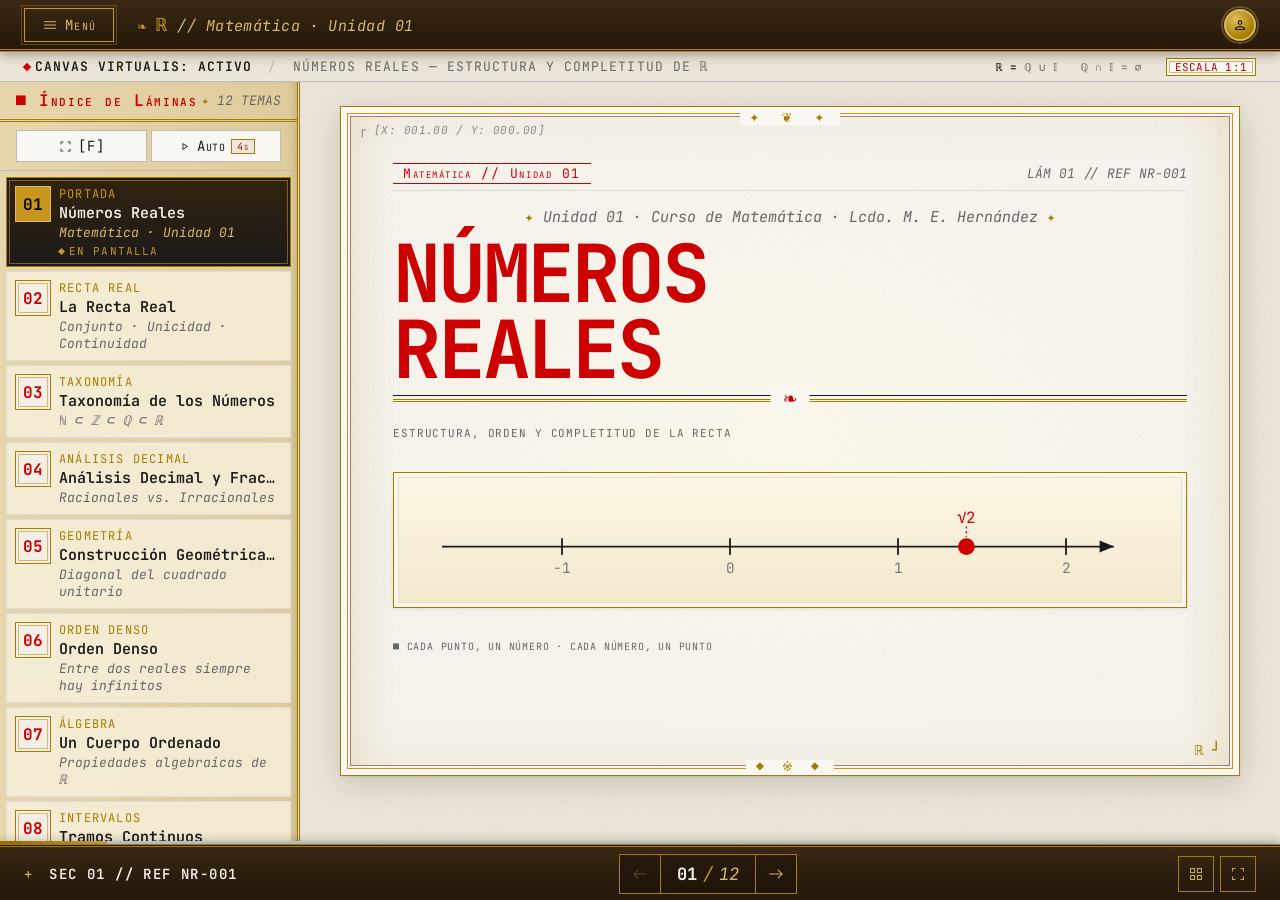
==== commit 3ffc6ced: "Rename index (1).html to index.html" ====
--- a/index.html
+++ b/index.html
@@ -6,249 +6,7 @@
   <title>Números Reales — Matemática Unidad 01</title>
   <link rel="preconnect" href="https://fonts.googleapis.com">
   <link rel="preconnect" href="https://fonts.gstatic.com" crossorigin>
-  <link href="https://fonts.googleapis.com/css2?family=JetBrains+Mono:wght@400;500;600&family=Space+Grotesk:wght@300;400;500;600;700&display=swap" rel="stylesheet">
-  <link href="https://fonts.googleapis.com/css2?family=Material+Symbols+Outlined:opsz,wght,FILL,GRAD@20..48,100..700,0..1,-50..200" rel="stylesheet">
-  <style>
-    /* =====================================================
-       ARCHITECTURAL ATELIER — DARK THEME
-       Sistema de diseño para presentación académica
-    ===================================================== */
-    :root {
-      --bg:          #0c0d10;
-      --bg-low:      #18191e;
-      --bg-mid:      #1e2027;
-      --bg-high:     #262830;
-      --bg-highest:  #32353e;
-      --bg-lowest:   #121316;
-      --fg:          #fbf9f4;
-      --fg-dim:      #c9c6bc;
-      --fg-muted:    #a4a8b5;
-      --border:      #3b3e4a;
-      --border-dim:  #262830;
-      --accent:      #4d6ef5;   /* azul institucional */
-      --accent-dim:  #3a56cc;
-      --mono: 'JetBrains Mono', monospace;
-      --sans: 'Space Grotesk', sans-serif;
-      --sp-xs:.25rem;--sp-sm:.5rem;--sp-md:1rem;
-      --sp-lg:1.5rem;--sp-xl:2.5rem;
-    }
-    *,*::before,*::after{box-sizing:border-box;margin:0;padding:0}
-    html,body{height:100%;overflow:hidden;background:var(--bg);color:var(--fg);font-family:var(--sans);-webkit-font-smoothing:antialiased;user-select:none}
-
-    /* ---- LAYOUT ---- */
-    #app{display:flex;flex-direction:column;height:100vh}
-
-    /* ---- HEADER ---- */
-    header{
-      position:fixed;top:0;left:0;right:0;z-index:200;
-      height:52px;
-      background:rgba(12,13,16,.96);
-      border-bottom:1px solid var(--border);
-      backdrop-filter:blur(16px);
-      display:flex;align-items:center;justify-content:space-between;
-      padding:0 1.5rem;
-    }
-    .h-left{display:flex;align-items:center;gap:var(--sp-lg)}
-    .h-right{display:flex;align-items:center;gap:var(--sp-md)}
-    .btn-menu{
-      display:flex;align-items:center;gap:6px;
-      height:34px;padding:0 var(--sp-md);
-      background:transparent;border:1px solid var(--border);
-      color:var(--fg);cursor:pointer;
-      font-family:var(--mono);font-size:10px;
-      letter-spacing:.08em;text-transform:uppercase;
-      transition:background .15s;
-    }
-    .btn-menu:hover{background:var(--bg-high)}
-    .h-label{font-family:var(--mono);font-size:10px;letter-spacing:.08em;text-transform:uppercase;color:var(--fg-muted)}
-    .h-label .hl{color:var(--fg);font-weight:600}
-    .avatar{width:30px;height:30px;border-radius:50%;background:var(--bg-high);border:1px solid var(--border);display:flex;align-items:center;justify-content:center;color:var(--fg)}
-    .mi{font-family:'Material Symbols Outlined';font-size:18px;font-weight:300;font-style:normal;line-height:1;letter-spacing:normal}
-
-    /* ---- TELEMETRY ---- */
-    .telemetry{
-      position:fixed;top:52px;left:0;right:0;z-index:190;
-      height:28px;
-      background:rgba(18,19,22,.95);
-      border-bottom:1px solid var(--border-dim);
-      display:flex;align-items:center;justify-content:space-between;
-      padding:0 1.5rem;
-      font-family:var(--mono);font-size:9px;letter-spacing:.1em;
-      text-transform:uppercase;color:var(--fg-muted);
-    }
-    .t-left{display:flex;align-items:center;gap:var(--sp-md)}
-    .t-right{display:flex;align-items:center;gap:var(--sp-lg)}
-    .dot{width:5px;height:5px;border-radius:50%;background:#4ade80;animation:blink 2s infinite}
-    @keyframes blink{0%,100%{opacity:1}50%{opacity:.3}}
-    .t-hl{color:var(--fg);font-weight:600}
-    .t-chip{background:var(--bg-high);border:1px solid var(--border);padding:1px 7px;color:var(--accent)}
-
-    /* ---- PROGRESS ---- */
-    .progress-track{position:fixed;bottom:52px;left:0;right:0;height:2px;background:var(--border-dim);z-index:190}
-    .progress-fill{height:100%;background:var(--fg);transition:width .4s ease}
-
-    /* ---- MAIN ---- */
-    main{display:flex;flex:1;overflow:hidden;margin-top:80px;margin-bottom:52px}
-
-    /* ---- LEFT PANEL ---- */
-    #panel{
-      width:300px;min-width:260px;
-      background:var(--bg-lowest);
-      border-right:1px solid var(--border-dim);
-      display:flex;flex-direction:column;overflow:hidden;
-      transition:width .25s ease,min-width .25s ease;
-    }
-    #panel.closed{width:0;min-width:0;border:none}
-    .p-head{
-      padding:var(--sp-sm) var(--sp-md);
-      border-bottom:1px solid var(--border-dim);
-      display:flex;align-items:center;justify-content:space-between;
-    }
-    .p-title{font-family:var(--mono);font-size:10px;letter-spacing:.08em;text-transform:uppercase;color:var(--fg);font-weight:600}
-    .p-count{font-family:var(--mono);font-size:9px;letter-spacing:.1em;text-transform:uppercase;color:var(--fg-muted)}
-    .p-controls{display:flex;gap:4px;padding:var(--sp-xs) var(--sp-md);border-bottom:1px solid var(--border-dim)}
-    .p-btn{
-      flex:1;height:32px;display:flex;align-items:center;justify-content:center;gap:5px;
-      background:var(--bg-low);border:1px solid var(--border-dim);color:var(--fg);
-      cursor:pointer;font-family:var(--mono);font-size:9px;letter-spacing:.06em;
-      text-transform:uppercase;transition:background .15s;white-space:nowrap;
-    }
-    .p-btn:hover{background:var(--bg-high)}
-    .p-btn.on{background:var(--fg);color:var(--bg)}
-    .badge{background:var(--bg-high);border:1px solid var(--border);padding:1px 5px;font-size:9px}
-    #slide-list{flex:1;overflow-y:auto;padding:4px;display:flex;flex-direction:column;gap:3px}
-    #slide-list::-webkit-scrollbar{width:3px}
-    #slide-list::-webkit-scrollbar-thumb{background:var(--border)}
-    .s-item{
-      display:flex;align-items:flex-start;gap:var(--sp-sm);
-      padding:var(--sp-sm);border:1px solid var(--border-dim);
-      cursor:pointer;transition:all .15s;background:var(--bg-low);
-    }
-    .s-item:hover{background:var(--bg-high)}
-    .s-item.on{background:var(--fg);border-color:var(--fg)}
-    .s-num{
-      width:36px;height:34px;flex-shrink:0;
-      display:flex;align-items:center;justify-content:center;
-      background:var(--bg-high);border:1px solid var(--border);
-      font-family:var(--mono);font-size:11px;font-weight:600;color:var(--fg);
-      transition:all .15s;
-    }
-    .s-item.on .s-num{background:rgba(0,0,0,.2);border-color:rgba(0,0,0,.3);color:var(--bg)}
-    .s-item:hover:not(.on) .s-num{background:var(--accent);border-color:var(--accent);color:#fff}
-    .s-info{flex:1;min-width:0}
-    .s-cat{font-family:var(--mono);font-size:9px;letter-spacing:.08em;text-transform:uppercase;color:var(--fg-muted)}
-    .s-item.on .s-cat{color:rgba(12,13,16,.5)}
-    .s-t{font-size:12px;font-weight:600;color:var(--fg);margin-top:2px;white-space:nowrap;overflow:hidden;text-overflow:ellipsis}
-    .s-item.on .s-t{color:var(--bg)}
-    .s-sub{font-family:var(--mono);font-size:9px;color:var(--fg-muted);margin-top:2px}
-    .s-item.on .s-sub{color:rgba(12,13,16,.45)}
-    .s-active{display:none;align-items:center;gap:4px;font-family:var(--mono);font-size:8px;color:rgba(12,13,16,.5);margin-top:3px;letter-spacing:.06em;text-transform:uppercase}
-    .s-item.on .s-active{display:flex}
-    .s-dot{width:4px;height:4px;border-radius:50%;background:rgba(12,13,16,.4)}
-
-    /* ---- CANVAS ---- */
-    #canvas{flex:1;overflow:hidden;display:flex;flex-direction:column;position:relative}
-    #slide-display{flex:1;overflow-y:auto;padding:var(--sp-lg) var(--sp-xl)}
-    #slide-display::-webkit-scrollbar{width:5px}
-    #slide-display::-webkit-scrollbar-thumb{background:var(--border)}
-    .slide-canvas{
-      background:var(--bg-lowest);border:1px solid var(--border-dim);
-      position:relative;padding:var(--sp-xl);min-height:calc(100vh - 220px);
-      animation:fadeIn .25s ease;
-    }
-    @keyframes fadeIn{from{opacity:0;transform:translateY(6px)}to{opacity:1;transform:translateY(0)}}
-    .c-tl,.c-tr,.c-bl,.c-br{position:absolute;font-family:var(--mono);font-size:9px;color:var(--border);pointer-events:none}
-    .c-tl{top:8px;left:8px}.c-tr{top:8px;right:8px}.c-bl{bottom:8px;left:8px}.c-br{bottom:8px;right:8px}
-
-    /* ---- SLIDE TYPOGRAPHY ---- */
-    .s-meta{display:flex;align-items:center;justify-content:space-between;margin-bottom:var(--sp-md)}
-    .s-tag{font-family:var(--mono);font-size:9px;letter-spacing:.08em;text-transform:uppercase;color:var(--accent);background:var(--bg-high);border:1px solid var(--border);padding:2px 8px}
-    .s-ref{font-family:var(--mono);font-size:9px;letter-spacing:.1em;text-transform:uppercase;color:var(--fg-muted)}
-    h1.sh1{font-size:clamp(26px,4vw,46px);font-weight:700;letter-spacing:-.03em;line-height:1.05;color:var(--fg);text-transform:uppercase;margin-bottom:var(--sp-md)}
-    .divider{width:100%;height:1px;background:var(--fg);margin-bottom:var(--sp-lg)}
-    .body-text{font-size:14px;line-height:1.65;color:var(--fg-dim)}
-    .body-text-p{font-size:15px;color:var(--fg);line-height:1.6}
-
-    /* ---- MATH ---- */
-    .math{
-      background:var(--bg-low);border:1px solid var(--border);
-      border-left:2px solid var(--accent);
-      padding:var(--sp-md) var(--sp-lg);margin:var(--sp-md) 0;
-      font-family:var(--mono);font-size:13px;color:var(--accent);line-height:1.9;
-    }
-
-    /* ---- GRIDS ---- */
-    .g2{display:grid;grid-template-columns:1fr 1fr;gap:var(--sp-lg)}
-    .g3{display:grid;grid-template-columns:1fr 1fr 1fr;gap:var(--sp-md)}
-
-    /* ---- CARDS ---- */
-    .card{background:var(--bg-low);border:1px solid var(--border-dim);padding:var(--sp-md)}
-    .card-label{font-family:var(--mono);font-size:9px;letter-spacing:.08em;text-transform:uppercase;color:var(--accent);margin-bottom:4px}
-    .card-title{font-size:14px;font-weight:600;color:var(--fg);margin-bottom:4px}
-    .card-body{font-size:13px;color:var(--fg-muted);line-height:1.6}
-
-    /* ---- TABLES ---- */
-    .tbl{width:100%;border-collapse:collapse;font-size:13px;margin:var(--sp-md) 0}
-    .tbl th{font-family:var(--mono);font-size:9px;letter-spacing:.08em;text-transform:uppercase;color:var(--fg-muted);border-bottom:1px solid var(--border-dim);padding:var(--sp-sm) var(--sp-md);text-align:left;background:var(--bg-high)}
-    .tbl td{padding:var(--sp-sm) var(--sp-md);border-bottom:1px solid var(--border-dim);color:var(--fg);vertical-align:middle}
-    .tbl tr:last-child td{border-bottom:none}
-    .tbl .a{color:var(--accent);font-family:var(--mono);font-size:12px}
-    .tbl .m{font-family:var(--mono);font-size:12px}
-
-    /* ---- COMPARE COLS ---- */
-    .cc{background:var(--bg-low);border:1px solid var(--border-dim);padding:var(--sp-lg)}
-    .cc-h{font-family:var(--mono);font-size:10px;letter-spacing:.08em;text-transform:uppercase;color:var(--accent);padding-bottom:var(--sp-sm);border-bottom:1px solid var(--border-dim);margin-bottom:var(--sp-md)}
-    .cc-row{padding:var(--sp-sm) 0;border-bottom:1px solid var(--border-dim);font-size:13px;color:var(--fg);line-height:1.55}
-    .cc-row:last-child{border-bottom:none}
-    .cc-ex{font-family:var(--mono);font-size:11px;color:var(--accent);margin-top:3px}
-
-    /* ---- COVER ---- */
-    .cover-eyebrow{font-family:var(--mono);font-size:10px;letter-spacing:.1em;text-transform:uppercase;color:var(--fg-muted);margin-bottom:var(--sp-md)}
-    .cover-title{font-size:clamp(44px,7vw,80px);font-weight:700;letter-spacing:-.04em;line-height:.95;color:var(--fg);text-transform:uppercase;margin-bottom:var(--sp-sm)}
-    .cover-sub{font-family:var(--mono);font-size:12px;letter-spacing:.08em;text-transform:uppercase;color:var(--fg-muted);margin-bottom:var(--sp-xl)}
-    .cover-tag{font-family:var(--mono);font-size:11px;letter-spacing:.08em;text-transform:uppercase;color:var(--fg-muted);margin-top:var(--sp-xl)}
-    .svg-wrap{padding:var(--sp-md) var(--sp-lg);background:var(--bg-low);border:1px solid var(--border-dim);margin:var(--sp-lg) 0}
-
-    /* ---- SYNTHESIS ---- */
-    .syn-item{display:flex;align-items:flex-start;gap:var(--sp-md);padding:var(--sp-md);border:1px solid var(--border-dim);margin-bottom:6px;transition:background .15s}
-    .syn-item:hover{background:var(--bg-high)}
-    .syn-n{font-family:var(--mono);font-size:13px;font-weight:600;color:var(--accent);flex-shrink:0;width:30px}
-    .syn-t{font-size:14px;color:var(--fg);line-height:1.5}
-    .final-box{margin-top:var(--sp-xl);padding:var(--sp-xl);border:1px solid var(--fg);text-align:center}
-    .final-box p{font-size:clamp(16px,2.5vw,26px);font-weight:700;letter-spacing:-.01em;text-transform:uppercase;color:var(--accent);line-height:1.35}
-
-    /* ---- FOOTER ---- */
-    footer{position:fixed;bottom:0;left:0;right:0;z-index:200;height:52px;background:rgba(12,13,16,.96);border-top:1px solid var(--border);backdrop-filter:blur(16px);display:flex;align-items:center;justify-content:space-between;padding:0 1.5rem}
-    .f-left{display:flex;align-items:center;gap:var(--sp-md);font-family:var(--mono);font-size:9px;letter-spacing:.08em;text-transform:uppercase;color:var(--fg-muted)}
-    .nav-wrap{display:flex;align-items:center;background:var(--bg-low);border:1px solid var(--border)}
-    .nav-btn{width:38px;height:38px;display:flex;align-items:center;justify-content:center;background:transparent;border:none;color:var(--fg);cursor:pointer;transition:background .15s}
-    .nav-btn:hover{background:var(--bg-high)}
-    .nav-btn:disabled{opacity:.3;cursor:default}
-    .counter{padding:0 var(--sp-md);font-family:var(--mono);font-size:12px;display:flex;align-items:center;gap:5px;border-left:1px solid var(--border-dim);border-right:1px solid var(--border-dim)}
-    .c-cur{color:var(--fg);font-weight:600}
-    .c-sep{color:var(--border)}
-    .c-tot{color:var(--fg-muted)}
-    .f-right{display:flex;align-items:center;gap:4px}
-    .i-btn{width:34px;height:34px;display:flex;align-items:center;justify-content:center;background:transparent;border:1px solid var(--border);color:var(--fg);cursor:pointer;transition:background .15s}
-    .i-btn:hover{background:var(--bg-high)}
-
-    /* ---- UTILS ---- */
-    .mt-sm{margin-top:var(--sp-sm)}.mt-md{margin-top:var(--sp-md)}.mt-lg{margin-top:var(--sp-lg)}.mt-xl{margin-top:var(--sp-xl)}
-    .accent{color:var(--accent)}.muted{color:var(--fg-muted)}.mono{font-family:var(--mono)}
-    em{font-style:italic;color:var(--fg-dim)}
-
-    /* ---- RESPONSIVE ---- */
-    @media(max-width:768px){
-      #panel{position:fixed;left:0;top:80px;bottom:52px;z-index:150;transform:translateX(-110%);transition:transform .3s ease;width:280px;min-width:280px}
-      #panel.m-open{transform:translateX(0)}
-      #panel.closed{transform:translateX(-110%)}
-      #slide-display{padding:var(--sp-md)}
-      .slide-canvas{padding:var(--sp-lg)}
-      .g2,.g3{grid-template-columns:1fr}
-      .cover-title{font-size:clamp(36px,10vw,52px)}
-      .t-right{display:none}
-    }
-  </style>
+  <link rel="stylesheet" href="baldor.css">
 </head>
 <body>
 
@@ -359,24 +117,24 @@
 <div class="c-tl">┌ [X: 001.00 / Y: 000.00]</div><div class="c-br">ℝ ┘</div>
 <div class="s-meta"><span class="s-tag">Matemática // Unidad 01</span><span class="s-ref">LÁM 01 // REF NR-001</span></div>
 <p class="cover-eyebrow">Unidad 01 · Curso de Matemática · Lcdo. M. E. Hernández</p>
-<h1 style="font-size:clamp(44px,7vw,80px);font-weight:700;letter-spacing:-.04em;line-height:.95;color:var(--fg);text-transform:uppercase;margin-bottom:.5rem">Números<br>Reales</h1>
+<h1 style="font-size:clamp(44px,7vw,80px);font-weight:700;letter-spacing:-.04em;line-height:.95;color:var(--crimson);text-transform:uppercase;margin-bottom:.5rem">Números<br>Reales</h1>
 <div class="divider"></div>
 <p style="font-family:var(--mono);font-size:11px;letter-spacing:.08em;text-transform:uppercase;color:var(--fg-muted);margin-bottom:2rem">Estructura, Orden y Completitud de la Recta</p>
 <div class="svg-wrap">
   <svg viewBox="0 0 620 85" xmlns="http://www.w3.org/2000/svg" style="width:100%;display:block">
-    <line x1="20" y1="48" x2="580" y2="48" stroke="#fbf9f4" stroke-width="1.5"/>
-    <polygon points="580,48 568,43 568,53" fill="#fbf9f4"/>
-    <line x1="120" y1="41" x2="120" y2="55" stroke="#fbf9f4" stroke-width="1.5"/>
-    <text x="120" y="70" text-anchor="middle" fill="#a4a8b5" font-family="JetBrains Mono" font-size="12">-1</text>
-    <line x1="260" y1="41" x2="260" y2="55" stroke="#fbf9f4" stroke-width="1.5"/>
-    <text x="260" y="70" text-anchor="middle" fill="#a4a8b5" font-family="JetBrains Mono" font-size="12">0</text>
-    <line x1="400" y1="41" x2="400" y2="55" stroke="#fbf9f4" stroke-width="1.5"/>
-    <text x="400" y="70" text-anchor="middle" fill="#a4a8b5" font-family="JetBrains Mono" font-size="12">1</text>
-    <line x1="540" y1="41" x2="540" y2="55" stroke="#fbf9f4" stroke-width="1.5"/>
-    <text x="540" y="70" text-anchor="middle" fill="#a4a8b5" font-family="JetBrains Mono" font-size="12">2</text>
-    <circle cx="457" cy="48" r="7" fill="#4d6ef5"/>
-    <text x="457" y="28" text-anchor="middle" fill="#4d6ef5" font-family="JetBrains Mono" font-size="13">√2</text>
-    <line x1="457" y1="31" x2="457" y2="40" stroke="#4d6ef5" stroke-width="1" stroke-dasharray="2 2"/>
+    <line x1="20" y1="48" x2="580" y2="48" stroke="#1A1A1A" stroke-width="1.5"/>
+    <polygon points="580,48 568,43 568,53" fill="#1A1A1A"/>
+    <line x1="120" y1="41" x2="120" y2="55" stroke="#1A1A1A" stroke-width="1.5"/>
+    <text x="120" y="70" text-anchor="middle" fill="#777777" font-family="JetBrains Mono" font-size="12">-1</text>
+    <line x1="260" y1="41" x2="260" y2="55" stroke="#1A1A1A" stroke-width="1.5"/>
+    <text x="260" y="70" text-anchor="middle" fill="#777777" font-family="JetBrains Mono" font-size="12">0</text>
+    <line x1="400" y1="41" x2="400" y2="55" stroke="#1A1A1A" stroke-width="1.5"/>
+    <text x="400" y="70" text-anchor="middle" fill="#777777" font-family="JetBrains Mono" font-size="12">1</text>
+    <line x1="540" y1="41" x2="540" y2="55" stroke="#1A1A1A" stroke-width="1.5"/>
+    <text x="540" y="70" text-anchor="middle" fill="#777777" font-family="JetBrains Mono" font-size="12">2</text>
+    <circle cx="457" cy="48" r="7" fill="#CC0000"/>
+    <text x="457" y="28" text-anchor="middle" fill="#CC0000" font-family="JetBrains Mono" font-size="13">√2</text>
+    <line x1="457" y1="31" x2="457" y2="40" stroke="#CC0000" stroke-width="1" stroke-dasharray="2 2"/>
   </svg>
 </div>
 <p style="font-family:var(--mono);font-size:10px;letter-spacing:.08em;text-transform:uppercase;color:var(--fg-muted);margin-top:2rem">■ Cada punto, un número · Cada número, un punto</p>
@@ -390,14 +148,14 @@
 <h1 class="sh1">La Recta Real</h1><div class="divider"></div>
 <div class="svg-wrap">
   <svg viewBox="0 0 680 70" xmlns="http://www.w3.org/2000/svg" style="width:100%;display:block">
-    <line x1="20" y1="35" x2="650" y2="35" stroke="#fbf9f4" stroke-width="1.5"/>
-    <polygon points="650,35 638,30 638,40" fill="#fbf9f4"/>
-    <circle cx="80" cy="35" r="6" fill="#fbf9f4"/><text x="80" y="56" text-anchor="middle" fill="#a4a8b5" font-size="11" font-family="JetBrains Mono">-3</text>
-    <circle cx="210" cy="35" r="6" fill="#fbf9f4"/><text x="210" y="56" text-anchor="middle" fill="#a4a8b5" font-size="11" font-family="JetBrains Mono">-1/2</text>
-    <circle cx="330" cy="35" r="6" fill="#fbf9f4"/><text x="330" y="56" text-anchor="middle" fill="#a4a8b5" font-size="11" font-family="JetBrains Mono">0</text>
-    <circle cx="420" cy="35" r="7" fill="#4d6ef5"/><text x="420" y="56" text-anchor="middle" fill="#4d6ef5" font-size="11" font-family="JetBrains Mono">√2</text>
-    <circle cx="478" cy="35" r="7" fill="#4d6ef5"/><text x="478" y="56" text-anchor="middle" fill="#4d6ef5" font-size="11" font-family="JetBrains Mono">π</text>
-    <circle cx="560" cy="35" r="6" fill="#fbf9f4"/><text x="560" y="56" text-anchor="middle" fill="#a4a8b5" font-size="11" font-family="JetBrains Mono">4</text>
+    <line x1="20" y1="35" x2="650" y2="35" stroke="#1A1A1A" stroke-width="1.5"/>
+    <polygon points="650,35 638,30 638,40" fill="#1A1A1A"/>
+    <circle cx="80" cy="35" r="6" fill="#1A1A1A"/><text x="80" y="56" text-anchor="middle" fill="#777777" font-size="11" font-family="JetBrains Mono">-3</text>
+    <circle cx="210" cy="35" r="6" fill="#1A1A1A"/><text x="210" y="56" text-anchor="middle" fill="#777777" font-size="11" font-family="JetBrains Mono">-1/2</text>
+    <circle cx="330" cy="35" r="6" fill="#1A1A1A"/><text x="330" y="56" text-anchor="middle" fill="#777777" font-size="11" font-family="JetBrains Mono">0</text>
+    <circle cx="420" cy="35" r="7" fill="#CC0000"/><text x="420" y="56" text-anchor="middle" fill="#CC0000" font-size="11" font-family="JetBrains Mono">√2</text>
+    <circle cx="478" cy="35" r="7" fill="#CC0000"/><text x="478" y="56" text-anchor="middle" fill="#CC0000" font-size="11" font-family="JetBrains Mono">π</text>
+    <circle cx="560" cy="35" r="6" fill="#1A1A1A"/><text x="560" y="56" text-anchor="middle" fill="#777777" font-size="11" font-family="JetBrains Mono">4</text>
   </svg>
 </div>
 <div class="g3 mt-md">
@@ -416,19 +174,19 @@
 <div class="g2" style="align-items:start">
   <div class="svg-wrap" style="margin:0">
     <svg viewBox="0 0 320 260" xmlns="http://www.w3.org/2000/svg" style="width:100%;display:block">
-      <rect x="4" y="4" width="240" height="248" fill="none" stroke="#fbf9f4" stroke-width="1.2"/>
-      <text x="14" y="26" fill="#fbf9f4" font-size="20" font-family="serif" font-style="italic">ℝ</text>
-      <text x="200" y="90" fill="#4d6ef5" font-size="18" font-family="serif" font-style="italic">𝕀</text>
-      <text x="197" y="112" fill="#4d6ef5" font-size="11" font-family="JetBrains Mono">√2</text>
-      <text x="197" y="130" fill="#4d6ef5" font-size="11" font-family="JetBrains Mono">π</text>
-      <text x="197" y="148" fill="#4d6ef5" font-size="11" font-family="JetBrains Mono">e</text>
-      <rect x="18" y="38" width="158" height="204" fill="none" stroke="#c9c6bc" stroke-width="1" stroke-dasharray="4 3"/>
-      <text x="28" y="58" fill="#c9c6bc" font-size="18" font-family="serif" font-style="italic">ℚ</text>
-      <rect x="36" y="72" width="120" height="148" fill="none" stroke="#717582" stroke-width="1"/>
-      <text x="46" y="92" fill="#717582" font-size="16" font-family="serif" font-style="italic">ℤ</text>
-      <rect x="54" y="108" width="84" height="94" fill="none" stroke="#3b3e4a" stroke-width="1.5"/>
-      <text x="68" y="130" fill="#a4a8b5" font-size="15" font-family="serif" font-style="italic">ℕ</text>
-      <text x="62" y="152" fill="#3b3e4a" font-size="9" font-family="JetBrains Mono">1, 2, 3…</text>
+      <rect x="4" y="4" width="240" height="248" fill="none" stroke="#1A1A1A" stroke-width="1.2"/>
+      <text x="14" y="26" fill="#1A1A1A" font-size="20" font-family="serif" font-style="italic">ℝ</text>
+      <text x="200" y="90" fill="#CC0000" font-size="18" font-family="serif" font-style="italic">𝕀</text>
+      <text x="197" y="112" fill="#CC0000" font-size="11" font-family="JetBrains Mono">√2</text>
+      <text x="197" y="130" fill="#CC0000" font-size="11" font-family="JetBrains Mono">π</text>
+      <text x="197" y="148" fill="#CC0000" font-size="11" font-family="JetBrains Mono">e</text>
+      <rect x="18" y="38" width="158" height="204" fill="none" stroke="#2D2D2D" stroke-width="1" stroke-dasharray="4 3"/>
+      <text x="28" y="58" fill="#2D2D2D" font-size="18" font-family="serif" font-style="italic">ℚ</text>
+      <rect x="36" y="72" width="120" height="148" fill="none" stroke="#999999" stroke-width="1"/>
+      <text x="46" y="92" fill="#999999" font-size="16" font-family="serif" font-style="italic">ℤ</text>
+      <rect x="54" y="108" width="84" height="94" fill="none" stroke="#BBBBBB" stroke-width="1.5"/>
+      <text x="68" y="130" fill="#777777" font-size="15" font-family="serif" font-style="italic">ℕ</text>
+      <text x="62" y="152" fill="#BBBBBB" font-size="9" font-family="JetBrains Mono">1, 2, 3…</text>
     </svg>
   </div>
   <div>
@@ -487,23 +245,23 @@
 <div class="g2" style="align-items:center">
   <div class="svg-wrap" style="margin:0">
     <svg viewBox="0 0 320 270" xmlns="http://www.w3.org/2000/svg" style="width:100%;display:block">
-      <rect x="40" y="40" width="130" height="130" fill="none" stroke="#fbf9f4" stroke-width="1.5"/>
-      <line x1="40" y1="170" x2="170" y2="40" stroke="#4d6ef5" stroke-width="2.5"/>
-      <text x="85" y="118" fill="#4d6ef5" font-size="15" font-family="serif" font-style="italic">√2</text>
-      <path d="M 170 40 A 148 148 0 0 1 222 170" fill="none" stroke="#4d6ef5" stroke-width="1.5" stroke-dasharray="6 3"/>
-      <line x1="20" y1="170" x2="300" y2="170" stroke="#fbf9f4" stroke-width="1.5"/>
-      <polygon points="300,170 290,165 290,175" fill="#fbf9f4"/>
-      <line x1="40" y1="163" x2="40" y2="177" stroke="#fbf9f4" stroke-width="1.5"/>
-      <text x="40" y="192" text-anchor="middle" fill="#a4a8b5" font-size="11" font-family="JetBrains Mono">0</text>
-      <line x1="170" y1="163" x2="170" y2="177" stroke="#fbf9f4" stroke-width="1.5"/>
-      <text x="170" y="192" text-anchor="middle" fill="#a4a8b5" font-size="11" font-family="JetBrains Mono">1</text>
-      <line x1="262" y1="163" x2="262" y2="177" stroke="#fbf9f4" stroke-width="1.5"/>
-      <text x="262" y="192" text-anchor="middle" fill="#a4a8b5" font-size="11" font-family="JetBrains Mono">2</text>
-      <circle cx="222" cy="170" r="7" fill="#4d6ef5"/>
-      <text x="222" y="212" text-anchor="middle" fill="#4d6ef5" font-size="11" font-family="JetBrains Mono">√2</text>
-      <text x="105" y="192" text-anchor="middle" fill="#717582" font-size="9" font-family="JetBrains Mono">1</text>
-      <text x="27" y="110" fill="#717582" font-size="9" font-family="JetBrains Mono">1</text>
-      <text x="105" y="245" text-anchor="middle" fill="#3b3e4a" font-size="9" font-family="JetBrains Mono">DIAGONAL DEL CUADRADO UNITARIO</text>
+      <rect x="40" y="40" width="130" height="130" fill="none" stroke="#1A1A1A" stroke-width="1.5"/>
+      <line x1="40" y1="170" x2="170" y2="40" stroke="#CC0000" stroke-width="2.5"/>
+      <text x="85" y="118" fill="#CC0000" font-size="15" font-family="serif" font-style="italic">√2</text>
+      <path d="M 170 40 A 148 148 0 0 1 222 170" fill="none" stroke="#CC0000" stroke-width="1.5" stroke-dasharray="6 3"/>
+      <line x1="20" y1="170" x2="300" y2="170" stroke="#1A1A1A" stroke-width="1.5"/>
+      <polygon points="300,170 290,165 290,175" fill="#1A1A1A"/>
+      <line x1="40" y1="163" x2="40" y2="177" stroke="#1A1A1A" stroke-width="1.5"/>
+      <text x="40" y="192" text-anchor="middle" fill="#777777" font-size="11" font-family="JetBrains Mono">0</text>
+      <line x1="170" y1="163" x2="170" y2="177" stroke="#1A1A1A" stroke-width="1.5"/>
+      <text x="170" y="192" text-anchor="middle" fill="#777777" font-size="11" font-family="JetBrains Mono">1</text>
+      <line x1="262" y1="163" x2="262" y2="177" stroke="#1A1A1A" stroke-width="1.5"/>
+      <text x="262" y="192" text-anchor="middle" fill="#777777" font-size="11" font-family="JetBrains Mono">2</text>
+      <circle cx="222" cy="170" r="7" fill="#CC0000"/>
+      <text x="222" y="212" text-anchor="middle" fill="#CC0000" font-size="11" font-family="JetBrains Mono">√2</text>
+      <text x="105" y="192" text-anchor="middle" fill="#999999" font-size="9" font-family="JetBrains Mono">1</text>
+      <text x="27" y="110" fill="#999999" font-size="9" font-family="JetBrains Mono">1</text>
+      <text x="105" y="245" text-anchor="middle" fill="#BBBBBB" font-size="9" font-family="JetBrains Mono">DIAGONAL DEL CUADRADO UNITARIO</text>
     </svg>
   </div>
   <div>
@@ -530,18 +288,18 @@
   </div>
   <div class="svg-wrap" style="margin:0">
     <svg viewBox="0 0 290 150" xmlns="http://www.w3.org/2000/svg" style="width:100%;display:block">
-      <text x="140" y="22" fill="#a4a8b5" text-anchor="middle" font-size="11" font-family="JetBrains Mono">b − a</text>
-      <line x1="20" y1="30" x2="260" y2="30" stroke="#717582" stroke-width="1"/>
-      <line x1="20" y1="25" x2="20" y2="35" stroke="#717582" stroke-width="1.5"/>
-      <line x1="260" y1="25" x2="260" y2="35" stroke="#717582" stroke-width="1.5"/>
-      <line x1="20" y1="80" x2="260" y2="80" stroke="#fbf9f4" stroke-width="1.5"/>
-      <circle cx="20" cy="80" r="6" fill="#fbf9f4"/>
-      <text x="20" y="102" text-anchor="middle" fill="#a4a8b5" font-size="11" font-family="JetBrains Mono">a</text>
-      <circle cx="140" cy="80" r="8" fill="#4d6ef5"/>
-      <text x="140" y="102" text-anchor="middle" fill="#4d6ef5" font-size="10" font-family="JetBrains Mono">(a+b)/2</text>
-      <circle cx="260" cy="80" r="6" fill="#fbf9f4"/>
-      <text x="260" y="102" text-anchor="middle" fill="#a4a8b5" font-size="11" font-family="JetBrains Mono">b</text>
-      <text x="145" y="135" text-anchor="middle" fill="#3b3e4a" font-size="9" font-family="JetBrains Mono">∞ puntos intermedios</text>
+      <text x="140" y="22" fill="#777777" text-anchor="middle" font-size="11" font-family="JetBrains Mono">b − a</text>
+      <line x1="20" y1="30" x2="260" y2="30" stroke="#999999" stroke-width="1"/>
+      <line x1="20" y1="25" x2="20" y2="35" stroke="#999999" stroke-width="1.5"/>
+      <line x1="260" y1="25" x2="260" y2="35" stroke="#999999" stroke-width="1.5"/>
+      <line x1="20" y1="80" x2="260" y2="80" stroke="#1A1A1A" stroke-width="1.5"/>
+      <circle cx="20" cy="80" r="6" fill="#1A1A1A"/>
+      <text x="20" y="102" text-anchor="middle" fill="#777777" font-size="11" font-family="JetBrains Mono">a</text>
+      <circle cx="140" cy="80" r="8" fill="#CC0000"/>
+      <text x="140" y="102" text-anchor="middle" fill="#CC0000" font-size="10" font-family="JetBrains Mono">(a+b)/2</text>
+      <circle cx="260" cy="80" r="6" fill="#1A1A1A"/>
+      <text x="260" y="102" text-anchor="middle" fill="#777777" font-size="11" font-family="JetBrains Mono">b</text>
+      <text x="145" y="135" text-anchor="middle" fill="#BBBBBB" font-size="9" font-family="JetBrains Mono">∞ puntos intermedios</text>
     </svg>
   </div>
 </div>
@@ -578,22 +336,22 @@
   <tbody>
     <tr>
       <td class="a" style="font-size:14px">(a, b)</td><td class="m">a &lt; x &lt; b</td>
-      <td><svg viewBox="0 0 110 20" style="width:110px;display:block"><line x1="8" y1="10" x2="102" y2="10" stroke="#fbf9f4" stroke-width="1.5"/><circle cx="8" cy="10" r="4" fill="none" stroke="#fbf9f4" stroke-width="1.5"/><circle cx="102" cy="10" r="4" fill="none" stroke="#fbf9f4" stroke-width="1.5"/><text x="8" y="20" text-anchor="middle" fill="#717582" font-size="8" font-family="JetBrains Mono">a</text><text x="102" y="20" text-anchor="middle" fill="#717582" font-size="8" font-family="JetBrains Mono">b</text></svg></td>
+      <td><svg viewBox="0 0 110 20" style="width:110px;display:block"><line x1="8" y1="10" x2="102" y2="10" stroke="#1A1A1A" stroke-width="1.5"/><circle cx="8" cy="10" r="4" fill="none" stroke="#1A1A1A" stroke-width="1.5"/><circle cx="102" cy="10" r="4" fill="none" stroke="#1A1A1A" stroke-width="1.5"/><text x="8" y="20" text-anchor="middle" fill="#999999" font-size="8" font-family="JetBrains Mono">a</text><text x="102" y="20" text-anchor="middle" fill="#999999" font-size="8" font-family="JetBrains Mono">b</text></svg></td>
       <td style="color:var(--fg)">Abierto</td>
     </tr>
     <tr>
       <td class="a" style="font-size:14px">[a, b]</td><td class="m">a ≤ x ≤ b</td>
-      <td><svg viewBox="0 0 110 20" style="width:110px;display:block"><line x1="8" y1="10" x2="102" y2="10" stroke="#fbf9f4" stroke-width="1.5"/><circle cx="8" cy="10" r="4" fill="#4d6ef5" stroke="#4d6ef5"/><circle cx="102" cy="10" r="4" fill="#4d6ef5" stroke="#4d6ef5"/><text x="8" y="20" text-anchor="middle" fill="#717582" font-size="8" font-family="JetBrains Mono">a</text><text x="102" y="20" text-anchor="middle" fill="#717582" font-size="8" font-family="JetBrains Mono">b</text></svg></td>
+      <td><svg viewBox="0 0 110 20" style="width:110px;display:block"><line x1="8" y1="10" x2="102" y2="10" stroke="#1A1A1A" stroke-width="1.5"/><circle cx="8" cy="10" r="4" fill="#CC0000" stroke="#CC0000"/><circle cx="102" cy="10" r="4" fill="#CC0000" stroke="#CC0000"/><text x="8" y="20" text-anchor="middle" fill="#999999" font-size="8" font-family="JetBrains Mono">a</text><text x="102" y="20" text-anchor="middle" fill="#999999" font-size="8" font-family="JetBrains Mono">b</text></svg></td>
       <td style="color:var(--fg)">Cerrado</td>
     </tr>
     <tr>
       <td class="a" style="font-size:14px">[a, b)</td><td class="m">a ≤ x &lt; b</td>
-      <td><svg viewBox="0 0 110 20" style="width:110px;display:block"><line x1="8" y1="10" x2="102" y2="10" stroke="#fbf9f4" stroke-width="1.5"/><circle cx="8" cy="10" r="4" fill="#4d6ef5" stroke="#4d6ef5"/><circle cx="102" cy="10" r="4" fill="none" stroke="#fbf9f4" stroke-width="1.5"/><text x="8" y="20" text-anchor="middle" fill="#717582" font-size="8" font-family="JetBrains Mono">a</text><text x="102" y="20" text-anchor="middle" fill="#717582" font-size="8" font-family="JetBrains Mono">b</text></svg></td>
+      <td><svg viewBox="0 0 110 20" style="width:110px;display:block"><line x1="8" y1="10" x2="102" y2="10" stroke="#1A1A1A" stroke-width="1.5"/><circle cx="8" cy="10" r="4" fill="#CC0000" stroke="#CC0000"/><circle cx="102" cy="10" r="4" fill="none" stroke="#1A1A1A" stroke-width="1.5"/><text x="8" y="20" text-anchor="middle" fill="#999999" font-size="8" font-family="JetBrains Mono">a</text><text x="102" y="20" text-anchor="middle" fill="#999999" font-size="8" font-family="JetBrains Mono">b</text></svg></td>
       <td style="color:var(--fg)">Semiabierto</td>
     </tr>
     <tr>
       <td class="a" style="font-size:14px">(a, +∞)</td><td class="m">x &gt; a</td>
-      <td><svg viewBox="0 0 110 20" style="width:110px;display:block"><line x1="8" y1="10" x2="96" y2="10" stroke="#fbf9f4" stroke-width="1.5"/><polygon points="96,10 88,6 88,14" fill="#fbf9f4"/><circle cx="8" cy="10" r="4" fill="none" stroke="#fbf9f4" stroke-width="1.5"/><text x="8" y="20" text-anchor="middle" fill="#717582" font-size="8" font-family="JetBrains Mono">a</text></svg></td>
+      <td><svg viewBox="0 0 110 20" style="width:110px;display:block"><line x1="8" y1="10" x2="96" y2="10" stroke="#1A1A1A" stroke-width="1.5"/><polygon points="96,10 88,6 88,14" fill="#1A1A1A"/><circle cx="8" cy="10" r="4" fill="none" stroke="#1A1A1A" stroke-width="1.5"/><text x="8" y="20" text-anchor="middle" fill="#999999" font-size="8" font-family="JetBrains Mono">a</text></svg></td>
       <td style="color:var(--fg)">Infinito</td>
     </tr>
   </tbody>
@@ -617,17 +375,17 @@
     <div class="svg-wrap" style="margin:0">
       <p class="mono muted" style="font-size:9px;text-transform:uppercase;letter-spacing:.08em;margin-bottom:.75rem">Ejemplo: |x − 3| ≤ 2 &nbsp;→&nbsp; x ∈ [1, 5]</p>
       <svg viewBox="0 0 290 85" xmlns="http://www.w3.org/2000/svg" style="width:100%;display:block">
-        <text x="145" y="18" fill="#a4a8b5" text-anchor="middle" font-size="10" font-family="JetBrains Mono">Radio 2</text>
-        <path d="M 55 25 L 55 30 L 235 30 L 235 25" fill="none" stroke="#717582" stroke-width="1"/>
-        <line x1="10" y1="52" x2="275" y2="52" stroke="#fbf9f4" stroke-width="1.5"/>
-        <polygon points="275,52 265,47 265,57" fill="#fbf9f4"/>
-        <line x1="55" y1="52" x2="235" y2="52" stroke="#4d6ef5" stroke-width="3"/>
-        <circle cx="55" cy="52" r="6" fill="#4d6ef5"/>
-        <circle cx="145" cy="52" r="6" fill="#4d6ef5"/>
-        <circle cx="235" cy="52" r="6" fill="#4d6ef5"/>
-        <text x="55" y="72" text-anchor="middle" fill="#a4a8b5" font-size="11" font-family="JetBrains Mono">1</text>
-        <text x="145" y="72" text-anchor="middle" fill="#a4a8b5" font-size="11" font-family="JetBrains Mono">3</text>
-        <text x="235" y="72" text-anchor="middle" fill="#a4a8b5" font-size="11" font-family="JetBrains Mono">5</text>
+        <text x="145" y="18" fill="#777777" text-anchor="middle" font-size="10" font-family="JetBrains Mono">Radio 2</text>
+        <path d="M 55 25 L 55 30 L 235 30 L 235 25" fill="none" stroke="#999999" stroke-width="1"/>
+        <line x1="10" y1="52" x2="275" y2="52" stroke="#1A1A1A" stroke-width="1.5"/>
+        <polygon points="275,52 265,47 265,57" fill="#1A1A1A"/>
+        <line x1="55" y1="52" x2="235" y2="52" stroke="#CC0000" stroke-width="3"/>
+        <circle cx="55" cy="52" r="6" fill="#CC0000"/>
+        <circle cx="145" cy="52" r="6" fill="#CC0000"/>
+        <circle cx="235" cy="52" r="6" fill="#CC0000"/>
+        <text x="55" y="72" text-anchor="middle" fill="#777777" font-size="11" font-family="JetBrains Mono">1</text>
+        <text x="145" y="72" text-anchor="middle" fill="#777777" font-size="11" font-family="JetBrains Mono">3</text>
+        <text x="235" y="72" text-anchor="middle" fill="#777777" font-size="11" font-family="JetBrains Mono">5</text>
       </svg>
     </div>
     <div class="math mt-md">|x − 3| ≤ 2 ⟺ 1 ≤ x ≤ 5<br>Solución: x ∈ [1, 5]</div>
@@ -674,26 +432,26 @@
   <div class="svg-wrap" style="margin:0">
     <p class="mono muted" style="font-size:9px;text-transform:uppercase;letter-spacing:.08em;margin-bottom:1rem">A = {x ∈ ℚ : x² &lt; 2} → sup A = √2</p>
     <svg viewBox="0 0 290 115" xmlns="http://www.w3.org/2000/svg" style="width:100%;display:block">
-      <rect x="10" y="28" width="145" height="38" fill="#4d6ef5" fill-opacity=".1"/>
-      <circle cx="20" cy="47" r="3" fill="#a4a8b5"/>
-      <circle cx="45" cy="47" r="3" fill="#a4a8b5"/>
-      <circle cx="72" cy="47" r="3" fill="#a4a8b5"/>
-      <circle cx="96" cy="47" r="3" fill="#a4a8b5"/>
-      <circle cx="112" cy="47" r="3" fill="#a4a8b5"/>
-      <circle cx="126" cy="47" r="3" fill="#a4a8b5"/>
-      <circle cx="137" cy="47" r="3" fill="#a4a8b5"/>
-      <circle cx="145" cy="47" r="3" fill="#a4a8b5"/>
-      <circle cx="155" cy="47" r="6" fill="none" stroke="#4d6ef5" stroke-width="2"/>
-      <text x="155" y="20" text-anchor="middle" fill="#4d6ef5" font-size="10" font-family="JetBrains Mono">√2 = sup A</text>
-      <line x1="155" y1="24" x2="155" y2="40" stroke="#4d6ef5" stroke-width="1" stroke-dasharray="3 2"/>
-      <text x="80" y="20" text-anchor="middle" fill="#a4a8b5" font-size="10" font-family="JetBrains Mono">A</text>
-      <line x1="10" y1="78" x2="275" y2="78" stroke="#fbf9f4" stroke-width="1.5"/>
-      <polygon points="275,78 265,73 265,83" fill="#fbf9f4"/>
-      <line x1="10" y1="72" x2="10" y2="84" stroke="#fbf9f4" stroke-width="1"/><text x="10" y="98" text-anchor="middle" fill="#a4a8b5" font-size="10" font-family="JetBrains Mono">0</text>
-      <line x1="80" y1="72" x2="80" y2="84" stroke="#fbf9f4" stroke-width="1"/><text x="80" y="98" text-anchor="middle" fill="#a4a8b5" font-size="10" font-family="JetBrains Mono">1</text>
-      <line x1="155" y1="72" x2="155" y2="84" stroke="#fbf9f4" stroke-width="1"/><text x="155" y="98" text-anchor="middle" fill="#4d6ef5" font-size="10" font-family="JetBrains Mono">√2</text>
-      <line x1="193" y1="72" x2="193" y2="84" stroke="#fbf9f4" stroke-width="1"/><text x="193" y="98" text-anchor="middle" fill="#a4a8b5" font-size="10" font-family="JetBrains Mono">2</text>
-      <line x1="250" y1="72" x2="250" y2="84" stroke="#fbf9f4" stroke-width="1"/><text x="250" y="98" text-anchor="middle" fill="#a4a8b5" font-size="10" font-family="JetBrains Mono">3</text>
+      <rect x="10" y="28" width="145" height="38" fill="#CC0000" fill-opacity=".1"/>
+      <circle cx="20" cy="47" r="3" fill="#777777"/>
+      <circle cx="45" cy="47" r="3" fill="#777777"/>
+      <circle cx="72" cy="47" r="3" fill="#777777"/>
+      <circle cx="96" cy="47" r="3" fill="#777777"/>
+      <circle cx="112" cy="47" r="3" fill="#777777"/>
+      <circle cx="126" cy="47" r="3" fill="#777777"/>
+      <circle cx="137" cy="47" r="3" fill="#777777"/>
+      <circle cx="145" cy="47" r="3" fill="#777777"/>
+      <circle cx="155" cy="47" r="6" fill="none" stroke="#CC0000" stroke-width="2"/>
+      <text x="155" y="20" text-anchor="middle" fill="#CC0000" font-size="10" font-family="JetBrains Mono">√2 = sup A</text>
+      <line x1="155" y1="24" x2="155" y2="40" stroke="#CC0000" stroke-width="1" stroke-dasharray="3 2"/>
+      <text x="80" y="20" text-anchor="middle" fill="#777777" font-size="10" font-family="JetBrains Mono">A</text>
+      <line x1="10" y1="78" x2="275" y2="78" stroke="#1A1A1A" stroke-width="1.5"/>
+      <polygon points="275,78 265,73 265,83" fill="#1A1A1A"/>
+      <line x1="10" y1="72" x2="10" y2="84" stroke="#1A1A1A" stroke-width="1"/><text x="10" y="98" text-anchor="middle" fill="#777777" font-size="10" font-family="JetBrains Mono">0</text>
+      <line x1="80" y1="72" x2="80" y2="84" stroke="#1A1A1A" stroke-width="1"/><text x="80" y="98" text-anchor="middle" fill="#777777" font-size="10" font-family="JetBrains Mono">1</text>
+      <line x1="155" y1="72" x2="155" y2="84" stroke="#1A1A1A" stroke-width="1"/><text x="155" y="98" text-anchor="middle" fill="#CC0000" font-size="10" font-family="JetBrains Mono">√2</text>
+      <line x1="193" y1="72" x2="193" y2="84" stroke="#1A1A1A" stroke-width="1"/><text x="193" y="98" text-anchor="middle" fill="#777777" font-size="10" font-family="JetBrains Mono">2</text>
+      <line x1="250" y1="72" x2="250" y2="84" stroke="#1A1A1A" stroke-width="1"/><text x="250" y="98" text-anchor="middle" fill="#777777" font-size="10" font-family="JetBrains Mono">3</text>
     </svg>
   </div>
 </div>
@@ -850,5 +608,6 @@
 renderSlide();
 </script>
 <script type="module" src="https://static.cloudflareinsights.com/beacon.min.js/vce701823e78c4301a35b7e07294d87301792088814092" integrity="sha512-UKNk8GbxkABxKcXYuLkO16EleLGUkcvJWtpSNmExE0Too3ZaFAxTscNWEc1OdAv5/BikHawapSCaiD2XCmp+Bw==" data-cf-beacon='{"version":"2024.11.0","token":"f0f03d0605bf45f1a3b17cf7d5e6861f","spa":2}' crossorigin="anonymous"></script>
+<script type="module" src="https://static.cloudflareinsights.com/beacon.min.js/vce701823e78c4301a35b7e07294d87301792088814092" integrity="sha512-UKNk8GbxkABxKcXYuLkO16EleLGUkcvJWtpSNmExE0Too3ZaFAxTscNWEc1OdAv5/BikHawapSCaiD2XCmp+Bw==" data-cf-beacon='{"version":"2024.11.0","token":"f0f03d0605bf45f1a3b17cf7d5e6861f","spa":2}' crossorigin="anonymous"></script>
 </body>
 </html>
--- a/baldor.css
+++ b/baldor.css
@@ -0,0 +1,627 @@
+/* ====
+   BALDOR.CSS — Sistema de estilos "Álgebra de Baldor"
+   Presentación: Números Reales · Matemática Unidad 01
+   Estética limpia: fondo hueso, tipografía monoespaciada,
+   texto negro, títulos y subtítulos en rojo carmesí.
+   ==== */
+
+@import url('https://fonts.googleapis.com/css2?family=JetBrains+Mono:wght@400;500;600&display=swap');
+@import url('https://fonts.googleapis.com/css2?family=Material+Symbols+Outlined:opsz,wght,FILL,GRAD@20..48,100..700,0..1,-50..200');
+
+/* ---------------------------------------------------------------------
+   1. VARIABLES
+   (Se conservan los nombres originales --bg/--fg/--accent para que los
+   estilos inline y el JS sigan funcionando con la nueva paleta.)
+   --------------------------------------------------------------------- */
+:root {
+  /* Pergamino */
+  --parchment:      #F4EFE6;
+  --parchment-2:    #EDE8DC;
+  --parchment-3:    #E5DFCF;
+  --page:           #F9F7F2;
+  /* Tinta */
+  --ink:            #0A0A0A;
+  --ink-2:          #1A1A1A;
+  --sepia:          #666666;
+  --sepia-light:    #888888;
+  /* Dorado / ocre */
+  --gold:           #c8961e;
+  --gold-deep:      #a67c00;
+  --gold-pale:      #d9b866;
+  /* Carmesí */
+  --crimson:        #CC0000;
+  --crimson-deep:   #990000;
+
+  /* Alias semánticos (compatibilidad con el HTML) */
+  --bg:          var(--parchment-2);
+  --bg-low:      #F0EBE0;
+  --bg-mid:      #E8E2D4;
+  --bg-high:     #E0D9C8;
+  --bg-highest:  #D8D0BC;
+  --bg-lowest:   var(--page);
+  --fg:          var(--ink-2);
+  --fg-dim:      #2D2D2D;
+  --fg-muted:    var(--sepia);
+  --border:      #BBBBBB;
+  --border-dim:  #DDDDDD;
+  --accent:      var(--crimson);
+  --accent-dim:  var(--crimson-deep);
+
+  --serif: 'JetBrains Mono', 'Courier New', monospace;
+  --mono:  'JetBrains Mono', 'Courier New', monospace;
+  --sans:  'JetBrains Mono', 'Courier New', monospace;
+
+  --sp-xs:.25rem; --sp-sm:.5rem; --sp-md:1rem; --sp-lg:1.5rem; --sp-xl:2.5rem;
+
+  --shadow-page: 0 1px 2px rgba(0,0,0,.08), 0 8px 28px rgba(0,0,0,.14);
+  --rule-double: 3px double var(--gold-deep);
+  /* Textura de papel (ruido SVG) */
+  --paper-noise: url("data:image/svg+xml,%3Csvg xmlns='http://www.w3.org/2000/svg' width='180' height='180'%3E%3Cfilter id='n'%3E%3CfeTurbulence type='fractalNoise' baseFrequency='.85' numOctaves='3' stitchTiles='stitch'/%3E%3CfeColorMatrix values='0 0 0 0 .35 0 0 0 0 .25 0 0 0 0 .1 0 0 0 .09 0'/%3E%3C/filter%3E%3Crect width='100%25' height='100%25' filter='url(%23n)'/%3E%3C/svg%3E");
+}
+
+/* ---------------------------------------------------------------------
+   2. BASE
+   --------------------------------------------------------------------- */
+*,*::before,*::after { box-sizing:border-box; margin:0; padding:0 }
+
+html,body {
+  height:100%; overflow:hidden;
+  color:var(--fg);
+  font-family:var(--serif);
+  font-size:16px;
+  -webkit-font-smoothing:antialiased;
+  user-select:none;
+  background-color:var(--parchment-2);
+  background-image:var(--paper-noise);
+}
+
+strong { font-weight:600; color:var(--ink) }
+em { font-style:italic; color:var(--sepia) }
+::selection { background:var(--gold-pale); color:var(--ink) }
+
+/* ---------------------------------------------------------------------
+   3. LAYOUT
+   --------------------------------------------------------------------- */
+#app { display:flex; flex-direction:column; height:100vh }
+main { display:flex; flex:1; overflow:hidden; margin-top:82px; margin-bottom:56px; height:calc(100vh - 138px) }
+
+/* ---------------------------------------------------------------------
+   4. HEADER — lomo de libro encuadernado en piel
+   --------------------------------------------------------------------- */
+header {
+  position:fixed; top:0; left:0; right:0; z-index:200;
+  height:52px;
+  background:
+    linear-gradient(180deg, #3a2814 0%, #2d1f0e 55%, #24180a 100%);
+  border-bottom:var(--rule-double);
+  box-shadow:0 2px 10px rgba(26,16,8,.35);
+  display:flex; align-items:center; justify-content:space-between;
+  padding:0 1.5rem;
+  color:var(--parchment);
+}
+.h-left  { display:flex; align-items:center; gap:var(--sp-lg) }
+.h-right { display:flex; align-items:center; gap:var(--sp-md) }
+
+.btn-menu {
+  display:flex; align-items:center; gap:6px;
+  height:34px; padding:0 var(--sp-md);
+  background:transparent;
+  border:1px solid var(--gold);
+  outline:1px solid rgba(200,150,30,.35); outline-offset:2px;
+  color:var(--gold-pale); cursor:pointer;
+  font-family:var(--serif); font-size:14px; font-variant:small-caps;
+  letter-spacing:.1em;
+  transition:background .2s, color .2s;
+}
+.btn-menu:hover { background:var(--gold); color:var(--ink) }
+
+.h-label {
+  font-family:var(--serif); font-size:15px; font-style:italic;
+  letter-spacing:.03em; color:var(--gold-pale);
+}
+.h-label .hl { color:var(--gold); font-weight:700; font-style:normal; font-size:18px }
+.h-label::before { content:'❧ '; color:var(--gold); font-style:normal }
+
+.avatar {
+  width:32px; height:32px; border-radius:50%;
+  background:radial-gradient(circle at 35% 30%, #e0bd5c, var(--gold-deep) 70%);
+  border:2px solid var(--gold-pale);
+  box-shadow:0 0 0 1px #24180a, 0 0 0 3px rgba(200,150,30,.4);
+  display:flex; align-items:center; justify-content:center; color:var(--ink);
+}
+
+.mi {
+  font-family:'Material Symbols Outlined';
+  font-size:18px; font-weight:300; font-style:normal;
+  line-height:1; letter-spacing:normal; font-variant:normal;
+}
+
+/* ---------------------------------------------------------------------
+   5. TELEMETRÍA — banda de colofón
+   --------------------------------------------------------------------- */
+.telemetry {
+  position:fixed; top:52px; left:0; right:0; z-index:190;
+  height:30px;
+  background:linear-gradient(180deg, var(--parchment-3), var(--parchment-2));
+  border-bottom:1px solid var(--border);
+  box-shadow:0 1px 0 rgba(255,250,235,.6) inset;
+  display:flex; align-items:center; justify-content:space-between;
+  padding:0 1.5rem;
+  font-family:var(--serif); font-size:13px; font-variant:small-caps;
+  letter-spacing:.08em; color:var(--sepia);
+}
+.t-left  { display:flex; align-items:center; gap:var(--sp-md) }
+.t-right { display:flex; align-items:center; gap:var(--sp-lg); font-family:var(--mono); font-size:11px; font-variant:normal; letter-spacing:.02em }
+.dot { width:6px; height:6px; transform:rotate(45deg); background:var(--crimson); animation:blink 2.4s infinite }
+@keyframes blink { 0%,100%{opacity:1} 50%{opacity:.35} }
+.t-hl { color:var(--ink-2); font-weight:600 }
+.t-chip {
+  background:var(--page); border:1px solid var(--gold-deep);
+  box-shadow:inset 0 0 0 2px var(--page), inset 0 0 0 3px var(--gold-pale);
+  padding:1px 8px; color:var(--crimson);
+}
+
+/* ---------------------------------------------------------------------
+   6. PROGRESO — cinta dorada de marcapáginas
+   --------------------------------------------------------------------- */
+.progress-track { position:fixed; bottom:56px; left:0; right:0; height:3px; background:var(--border-dim); z-index:190 }
+.progress-fill  { height:100%; background:linear-gradient(90deg, var(--gold-deep), var(--gold), var(--gold-pale)); transition:width .4s ease }
+
+/* ---------------------------------------------------------------------
+   7. PANEL IZQUIERDO — índice del libro
+   --------------------------------------------------------------------- */
+#panel {
+  width:300px; min-width:260px;
+  background:var(--parchment-3);
+  background-image:var(--paper-noise), linear-gradient(90deg, #ead9b0, #e2cf9f);
+  border-right:var(--rule-double);
+  box-shadow:inset -6px 0 12px -8px rgba(45,31,14,.35);
+  display:flex; flex-direction:column; overflow:hidden;
+  transition:width .25s ease, min-width .25s ease;
+}
+#panel.closed { width:0; min-width:0; border:none }
+
+.p-head {
+  padding:var(--sp-sm) var(--sp-md);
+  border-bottom:var(--rule-double);
+  display:flex; align-items:center; justify-content:space-between;
+}
+.p-title {
+  font-family:var(--serif); font-size:16px; font-weight:600;
+  font-variant:small-caps; letter-spacing:.1em; color:var(--crimson);
+}
+.p-count { font-family:var(--serif); font-size:13px; font-style:italic; color:var(--sepia) }
+.p-count::before { content:'✦ '; color:var(--gold-deep); font-style:normal }
+
+.p-controls { display:flex; gap:4px; padding:var(--sp-sm) var(--sp-md); border-bottom:1px solid var(--border) }
+.p-btn {
+  flex:1; height:32px;
+  display:flex; align-items:center; justify-content:center; gap:5px;
+  background:var(--page); border:1px solid var(--border); color:var(--ink-2);
+  cursor:pointer; font-family:var(--serif); font-size:14px; font-variant:small-caps;
+  letter-spacing:.06em; white-space:nowrap;
+  transition:background .15s, color .15s;
+}
+.p-btn:hover { background:var(--parchment) ; border-color:var(--gold-deep) }
+.p-btn.on    { background:var(--ink-2); color:var(--gold-pale); border-color:var(--gold-deep) }
+.badge {
+  background:var(--parchment-2); border:1px solid var(--gold-deep);
+  padding:0 5px; font-family:var(--mono); font-size:10px; color:var(--crimson);
+}
+
+#slide-list { flex:1; overflow-y:auto; padding:6px; display:flex; flex-direction:column; gap:4px }
+#slide-list::-webkit-scrollbar { width:4px }
+#slide-list::-webkit-scrollbar-thumb { background:var(--gold-deep) }
+
+.s-item {
+  display:flex; align-items:flex-start; gap:var(--sp-sm);
+  padding:var(--sp-sm);
+  border:1px solid var(--border-dim);
+  background:rgba(249,243,225,.75);
+  cursor:pointer; transition:all .15s;
+}
+.s-item:hover { background:var(--page); border-color:var(--gold) }
+.s-item.on {
+  background:linear-gradient(180deg, #33230f, var(--ink-2));
+  border:1px solid var(--gold-deep);
+  box-shadow:inset 0 0 0 2px var(--ink-2), inset 0 0 0 3px rgba(200,150,30,.55);
+}
+.s-num {
+  width:36px; height:36px; flex-shrink:0;
+  display:flex; align-items:center; justify-content:center;
+  background:var(--parchment); border:1px solid var(--gold-deep);
+  box-shadow:inset 0 0 0 2px var(--parchment), inset 0 0 0 3px var(--gold-pale);
+  font-family:var(--serif); font-size:16px; font-weight:700; color:var(--crimson);
+  transition:all .15s;
+}
+.s-item.on .s-num { background:var(--gold); border-color:var(--gold-pale); box-shadow:none; color:var(--ink) }
+.s-item:hover:not(.on) .s-num { background:var(--crimson); border-color:var(--crimson-deep); box-shadow:none; color:var(--parchment) }
+.s-info { flex:1; min-width:0 }
+.s-cat  { font-family:var(--serif); font-size:12px; font-variant:small-caps; letter-spacing:.1em; color:var(--gold-deep) }
+.s-item.on .s-cat { color:var(--gold) }
+.s-t    { font-family:var(--serif); font-size:15px; font-weight:600; color:var(--ink-2); margin-top:1px; white-space:nowrap; overflow:hidden; text-overflow:ellipsis }
+.s-item.on .s-t { color:var(--parchment) }
+.s-sub  { font-family:var(--serif); font-size:13px; font-style:italic; color:var(--sepia); margin-top:1px }
+.s-item.on .s-sub { color:var(--gold-pale) }
+.s-active { display:none; align-items:center; gap:5px; font-family:var(--serif); font-size:11px; font-variant:small-caps; letter-spacing:.1em; color:var(--gold); margin-top:3px }
+.s-item.on .s-active { display:flex }
+.s-dot { width:5px; height:5px; transform:rotate(45deg); background:var(--gold) }
+
+/* ---------------------------------------------------------------------
+   8. LIENZO — página impresa
+   --------------------------------------------------------------------- */
+#canvas { flex:1; overflow:hidden; display:flex; flex-direction:column; position:relative }
+#slide-display { flex:1; overflow-y:auto; padding:var(--sp-lg) var(--sp-xl) }
+#slide-display::-webkit-scrollbar { width:6px }
+#slide-display::-webkit-scrollbar-thumb { background:var(--gold-deep) }
+
+.slide-canvas {
+  position:relative;
+  max-width:1100px; margin:0 auto;
+  padding:3rem 3.25rem;
+  min-height:calc(100vh - 230px);
+  background-color:var(--page);
+  background-image:
+    var(--paper-noise),
+    radial-gradient(ellipse at center, rgba(255,252,240,.9) 0%, rgba(249,243,225,0) 70%),
+    linear-gradient(90deg, rgba(166,124,0,.07), transparent 6%, transparent 94%, rgba(166,124,0,.07));
+  border:1px solid var(--gold-deep);
+  /* Marco ornamental de triple filete */
+  box-shadow:
+    inset 0 0 0 6px var(--page),
+    inset 0 0 0 7px var(--gold),
+    inset 0 0 0 9px var(--page),
+    inset 0 0 0 10px rgba(139,26,26,.55),
+    inset 0 0 60px rgba(166,124,0,.12),
+    var(--shadow-page);
+  animation:fadeIn .3s ease;
+}
+/* Fleurones superior e inferior del marco */
+.slide-canvas::before,
+.slide-canvas::after {
+  position:absolute; left:50%; transform:translateX(-50%);
+  padding:0 .6rem; background:var(--page);
+  font-family:var(--serif); font-size:16px; color:var(--gold-deep);
+  letter-spacing:.4em; line-height:1; pointer-events:none;
+}
+.slide-canvas::before { content:'✦ ❦ ✦'; top:2px }
+.slide-canvas::after  { content:'◆ ※ ◆'; bottom:2px; font-size:13px }
+
+@keyframes fadeIn { from{opacity:0; transform:translateY(6px)} to{opacity:1; transform:translateY(0)} }
+
+/* Esquineros */
+.c-tl,.c-tr,.c-bl,.c-br {
+  position:absolute; z-index:1; pointer-events:none;
+  font-family:var(--serif); font-size:11px; font-style:italic;
+  color:var(--sepia-light); letter-spacing:.04em;
+}
+.c-tl { top:16px; left:18px } .c-tr { top:16px; right:18px }
+.c-bl { bottom:16px; left:18px } .c-br { bottom:16px; right:18px; color:var(--gold-deep); font-style:normal; font-size:14px }
+
+/* ---------------------------------------------------------------------
+   9. TIPOGRAFÍA DE LÁMINA
+   --------------------------------------------------------------------- */
+.s-meta {
+  display:flex; align-items:center; justify-content:space-between;
+  margin:.5rem 0 var(--sp-md); padding-bottom:.4rem;
+  border-bottom:1px solid var(--border-dim);
+}
+.s-tag {
+  font-family:var(--serif); font-size:13px; font-variant:small-caps; letter-spacing:.12em;
+  color:var(--crimson); background:transparent;
+  border-top:1px solid var(--crimson); border-bottom:1px solid var(--crimson);
+  padding:1px 10px;
+}
+.s-ref { font-family:var(--serif); font-size:13px; font-style:italic; color:var(--sepia) }
+
+h1.sh1 {
+  font-family:var(--serif);
+  font-size:clamp(30px,4.2vw,50px); font-weight:500;
+  font-variant:small-caps; letter-spacing:.04em; line-height:1.05;
+  color:var(--crimson); text-align:center;
+  margin:var(--sp-sm) 0 var(--sp-sm);
+  text-shadow:0 1px 0 rgba(255,250,235,.8);
+}
+
+/* Separador ornamental: doble filete con fleurón central */
+.divider {
+  position:relative; width:100%; height:7px;
+  margin:var(--sp-sm) 0 var(--sp-lg);
+  border-top:1px solid var(--ink-2);
+  border-bottom:3px double var(--gold-deep);
+}
+.divider::after {
+  content:'❧'; position:absolute; left:50%; top:50%;
+  transform:translate(-50%,-50%);
+  padding:0 .8rem; background:var(--page);
+  font-family:var(--serif); font-size:22px; line-height:1; color:var(--crimson);
+}
+
+.body-text   { font-size:17px; line-height:1.65; color:var(--fg-dim) }
+.body-text-p { font-size:18px; line-height:1.6; color:var(--fg) }
+
+/* ---------------------------------------------------------------------
+   10. FÓRMULAS — recuadro de teorema
+   --------------------------------------------------------------------- */
+.math {
+  position:relative;
+  background:linear-gradient(180deg, #f6ecd0, #f1e3c0);
+  border:1px solid var(--border);
+  border-left:4px double var(--gold-deep);
+  padding:var(--sp-md) var(--sp-lg) var(--sp-md) 2.4rem;
+  margin:var(--sp-md) 0;
+  font-family:var(--mono); font-size:14px; font-weight:500;
+  color:var(--crimson-deep); line-height:1.9;
+  box-shadow:inset 0 1px 0 rgba(255,250,235,.7), 0 1px 2px rgba(45,31,14,.08);
+}
+.math::before {
+  content:'§'; position:absolute; left:.8rem; top:.7rem;
+  font-family:var(--serif); font-size:18px; font-weight:700; color:var(--gold-deep);
+}
+.math strong { color:var(--ink-2) }
+
+/* ---------------------------------------------------------------------
+   11. REJILLAS
+   --------------------------------------------------------------------- */
+.g2 { display:grid; grid-template-columns:1fr 1fr; gap:var(--sp-lg) }
+.g3 { display:grid; grid-template-columns:1fr 1fr 1fr; gap:var(--sp-md) }
+
+/* ---------------------------------------------------------------------
+   12. TARJETAS — notas al margen
+   --------------------------------------------------------------------- */
+.card {
+  background:rgba(245,237,214,.7);
+  border:1px solid var(--border-dim);
+  border-top:2px solid var(--gold-deep);
+  padding:var(--sp-md);
+}
+.card-label {
+  font-family:var(--serif); font-size:13px; font-variant:small-caps;
+  letter-spacing:.12em; color:var(--crimson); margin-bottom:4px;
+}
+.card-label::before { content:'◆ '; color:var(--gold-deep); font-size:10px; vertical-align:2px }
+.card-title { font-family:var(--serif); font-size:19px; font-weight:600; font-style:italic; color:var(--crimson); margin-bottom:4px }
+.card-body  { font-family:var(--serif); font-size:16px; color:var(--fg-dim); line-height:1.55 }
+.card-body.mono, .card-body .mono { font-family:var(--mono); color:var(--crimson-deep) }
+
+/* ---------------------------------------------------------------------
+   13. TABLAS — estilo de libro de texto
+   --------------------------------------------------------------------- */
+.tbl {
+  width:100%; border-collapse:collapse;
+  font-family:var(--serif); font-size:16px;
+  margin:var(--sp-md) 0;
+  border-top:2px solid var(--ink-2);
+  border-bottom:2px solid var(--ink-2);
+}
+.tbl th {
+  font-family:var(--serif); font-size:14px; font-weight:600;
+  font-variant:small-caps; letter-spacing:.1em; color:var(--ink-2);
+  border-bottom:3px double var(--gold-deep);
+  padding:var(--sp-sm) var(--sp-md); text-align:left;
+  background:rgba(228,211,168,.55);
+}
+.tbl td { padding:.55rem var(--sp-md); border-bottom:1px solid var(--border-dim); color:var(--fg); vertical-align:middle }
+.tbl tbody tr:nth-child(even) td { background:rgba(237,224,192,.35) }
+.tbl tr:last-child td { border-bottom:none }
+.tbl .a { color:var(--crimson); font-family:var(--mono); font-size:13px; font-weight:500 }
+.tbl .m { font-family:var(--mono); font-size:13px }
+
+/* ---------------------------------------------------------------------
+   14. COLUMNAS COMPARATIVAS
+   --------------------------------------------------------------------- */
+.cc {
+  background:rgba(245,237,214,.7);
+  border:1px solid var(--border);
+  box-shadow:inset 0 0 0 3px var(--page), inset 0 0 0 4px var(--border-dim);
+  padding:var(--sp-lg);
+}
+.cc-h {
+  font-family:var(--serif); font-size:17px; font-weight:600;
+  font-variant:small-caps; letter-spacing:.08em; color:var(--crimson);
+  padding-bottom:var(--sp-sm); border-bottom:3px double var(--gold-deep);
+  margin-bottom:var(--sp-md);
+}
+.cc-row { padding:var(--sp-sm) 0; border-bottom:1px dotted var(--border); font-size:16px; color:var(--fg); line-height:1.5 }
+.cc-row:last-child { border-bottom:none }
+.cc-ex  { font-family:var(--mono); font-size:13px; color:var(--crimson-deep); margin-top:4px }
+
+/* ---------------------------------------------------------------------
+   15. PORTADA — al estilo de frontispicio
+   --------------------------------------------------------------------- */
+.cover-eyebrow {
+  font-family:var(--serif); font-size:15px; font-style:italic;
+  color:var(--sepia); text-align:center; margin:var(--sp-md) 0 var(--sp-sm);
+}
+.cover-eyebrow::before, .cover-eyebrow::after { content:' ✦ '; color:var(--gold-deep); font-style:normal }
+.cover-title {
+  font-family:var(--serif);
+  font-size:clamp(52px,8vw,96px); font-weight:600;
+  font-variant:small-caps; letter-spacing:.05em; line-height:.95;
+  color:var(--crimson); text-align:center;
+  margin-bottom:var(--sp-sm);
+  text-shadow:1px 1px 0 rgba(255,250,235,.9), 2px 2px 0 rgba(166,124,0,.25);
+}
+.cover-sub {
+  font-family:var(--serif); font-size:18px; font-style:italic;
+  letter-spacing:.04em; color:var(--crimson); text-align:center;
+  margin-bottom:var(--sp-lg);
+}
+.cover-tag {
+  font-family:var(--serif); font-size:15px; font-variant:small-caps; letter-spacing:.14em;
+  color:var(--sepia); text-align:center; margin-top:var(--sp-xl);
+}
+.cover-tag::before, .cover-tag::after { content:' ❧ '; color:var(--gold-deep) }
+
+/* Marco de grabado para diagramas */
+.svg-wrap {
+  padding:var(--sp-md) var(--sp-lg);
+  background:linear-gradient(180deg, #fbf6e6, #f3e8cb);
+  border:1px solid var(--gold-deep);
+  box-shadow:inset 0 0 0 4px #fbf6e6, inset 0 0 0 5px var(--border-dim), 0 1px 3px rgba(45,31,14,.1);
+  margin:var(--sp-lg) 0;
+}
+.svg-wrap text { font-family:inherit }
+
+/* ---------------------------------------------------------------------
+   16. SÍNTESIS
+   --------------------------------------------------------------------- */
+.syn-item {
+  display:flex; align-items:baseline; gap:var(--sp-md);
+  padding:.75rem var(--sp-md);
+  border-bottom:1px solid var(--border-dim);
+  border-left:3px double var(--gold-deep);
+  margin-bottom:6px; background:rgba(245,237,214,.5);
+  transition:background .15s;
+}
+.syn-item:hover { background:var(--parchment) }
+.syn-n { font-family:var(--serif); font-size:22px; font-weight:700; font-style:italic; color:var(--crimson); flex-shrink:0; width:38px }
+.syn-t { font-family:var(--serif); font-size:18px; color:var(--fg); line-height:1.5 }
+
+.final-box {
+  position:relative;
+  margin-top:var(--sp-xl); padding:var(--sp-xl) var(--sp-lg);
+  border:3px double var(--gold-deep);
+  box-shadow:inset 0 0 0 5px var(--page), inset 0 0 0 6px var(--crimson);
+  background:radial-gradient(ellipse at center, #fbf5e2, #f1e3c0);
+  text-align:center;
+}
+.final-box::before {
+  content:'❦'; position:absolute; top:-15px; left:50%; transform:translateX(-50%);
+  padding:0 .6rem; background:var(--page);
+  font-family:var(--serif); font-size:24px; line-height:1; color:var(--crimson);
+}
+.final-box p {
+  font-family:var(--serif);
+  font-size:clamp(20px,2.8vw,32px); font-weight:500; font-style:italic;
+  letter-spacing:.01em; color:var(--crimson); line-height:1.4;
+}
+
+/* ---------------------------------------------------------------------
+   17. PIE — contracubierta
+   --------------------------------------------------------------------- */
+footer {
+  position:fixed; bottom:0; left:0; right:0; z-index:200;
+  height:56px;
+  background:linear-gradient(0deg, #24180a 0%, #2d1f0e 55%, #3a2814 100%);
+  border-top:var(--rule-double);
+  box-shadow:0 -2px 10px rgba(26,16,8,.3);
+  display:flex; align-items:center; justify-content:space-between;
+  padding:0 1.5rem;
+}
+.f-left {
+  display:flex; align-items:center; gap:var(--sp-md);
+  font-family:var(--serif); font-size:14px; font-variant:small-caps;
+  letter-spacing:.1em; color:var(--gold-pale);
+}
+.f-left #f-ref { color:var(--parchment) !important }
+.nav-wrap { display:flex; align-items:center; background:rgba(26,16,8,.5); border:1px solid var(--gold-deep) }
+.nav-btn {
+  width:40px; height:38px;
+  display:flex; align-items:center; justify-content:center;
+  background:transparent; border:none; color:var(--gold-pale);
+  cursor:pointer; transition:background .15s, color .15s;
+}
+.nav-btn:hover { background:var(--gold); color:var(--ink) }
+.nav-btn:disabled { opacity:.3; cursor:default; background:transparent; color:var(--gold-pale) }
+.counter {
+  padding:0 var(--sp-md); height:38px;
+  font-family:var(--serif); font-size:17px;
+  display:flex; align-items:center; gap:6px;
+  border-left:1px solid var(--gold-deep); border-right:1px solid var(--gold-deep);
+}
+.c-cur { color:var(--parchment); font-weight:700 }
+.c-sep { color:var(--gold); font-style:italic }
+.c-tot { color:var(--gold-pale); font-style:italic }
+.f-right { display:flex; align-items:center; gap:6px }
+.i-btn {
+  width:36px; height:36px;
+  display:flex; align-items:center; justify-content:center;
+  background:transparent; border:1px solid var(--gold-deep); color:var(--gold-pale);
+  cursor:pointer; transition:background .15s, color .15s;
+}
+.i-btn:hover { background:var(--gold); color:var(--ink) }
+
+/* ---------------------------------------------------------------------
+   18. UTILIDADES
+   --------------------------------------------------------------------- */
+.mt-sm{margin-top:var(--sp-sm)} .mt-md{margin-top:var(--sp-md)} .mt-lg{margin-top:var(--sp-lg)} .mt-xl{margin-top:var(--sp-xl)}
+.accent { color:var(--accent) } .muted { color:var(--fg-muted) } .mono { font-family:var(--mono) }
+.section-label {
+  font-family:var(--serif); font-size:15px; font-weight:600; font-variant:small-caps;
+  letter-spacing:.12em; color:var(--crimson); margin-bottom:.75rem;
+  border-bottom:1px solid var(--border-dim); padding-bottom:.25rem;
+}
+.svg-caption { font-family:var(--serif); font-size:14px; font-style:italic; color:var(--sepia); margin-bottom:.75rem; text-align:center }
+
+/* ---------------------------------------------------------------------
+   18b. PORTADA ORNAMENTAL (lámina 02 — frontispicio Baldor)
+   --------------------------------------------------------------------- */
+.bc-wrap {
+  position:relative;
+  margin:.25rem auto 0; max-width:820px;
+  padding:1.5rem 2.5rem 1.25rem;
+  text-align:center;
+  background-color:#efe3c3;
+  background-image:
+    var(--paper-noise),
+    radial-gradient(ellipse at 50% 45%, #fbf6e6 0%, #f3e8cb 38%, #e6d4a6 78%, #d6bf88 100%);
+  border:1px solid var(--border);
+  box-shadow:inset 0 0 70px rgba(107,90,62,.28), inset 0 0 0 4px rgba(249,243,225,.6);
+}
+.bc-kicker {
+  font-family:var(--serif); font-size:clamp(30px,4.6vw,52px); font-weight:500;
+  font-variant:small-caps; letter-spacing:.42em; padding-left:.42em;
+  color:var(--gold); line-height:1;
+  text-shadow:1px 1px 0 rgba(255,250,235,.9), 0 0 1px rgba(166,124,0,.6);
+}
+.bc-orn {
+  font-family:var(--serif); font-size:18px; letter-spacing:.2em;
+  color:var(--gold-deep); margin:.6rem 0; line-height:1;
+}
+.bc-orn-sm { font-size:22px; color:var(--crimson); margin:.5rem 0 .4rem }
+.bc-frame { max-width:min(600px, max(320px, calc((100vh - 500px) * 1.15))); margin:0 auto; filter:drop-shadow(0 2px 4px rgba(45,31,14,.15)) }
+.bc-title {
+  font-family:var(--serif); font-size:clamp(34px,5.4vw,62px); font-weight:600;
+  font-variant:small-caps; letter-spacing:.08em; line-height:1;
+  color:var(--crimson); margin:.2rem 0 .5rem;
+  text-shadow:1px 1px 0 rgba(255,250,235,.9);
+}
+.bc-author { font-family:var(--serif); font-size:clamp(17px,2vw,21px); font-style:italic; color:var(--sepia); letter-spacing:.03em }
+.bc-colophon {
+  font-family:var(--mono); font-size:10.5px; letter-spacing:.14em; text-transform:uppercase;
+  color:var(--sepia); margin-top:.4rem; padding-top:.6rem;
+  border-top:1px solid var(--border-dim); display:inline-block;
+}
+
+/* ---------------------------------------------------------------------
+   19. RESPONSIVO
+   --------------------------------------------------------------------- */
+@media (max-width:768px) {
+  #panel { position:fixed; left:0; top:82px; bottom:56px; z-index:150; transform:translateX(-110%); transition:transform .3s ease; width:280px; min-width:280px }
+  #panel.m-open { transform:translateX(0) }
+  #panel.closed { transform:translateX(-110%) }
+  #slide-display { padding:var(--sp-md) }
+  .slide-canvas { padding:2.25rem 1.5rem }
+  .g2,.g3 { grid-template-columns:1fr }
+  .cover-title { font-size:clamp(40px,12vw,60px) }
+  .t-right { display:none }
+  .h-label { font-size:13px }
+  .telemetry { white-space:nowrap; overflow:hidden; font-size:11px; padding:0 .75rem }
+  .t-left > span:not(:first-child) { display:none }
+  header, footer { padding:0 .75rem }
+  .f-left { white-space:nowrap; font-size:12px; letter-spacing:.04em }
+  .f-left > span:first-child { display:none }
+  .counter { padding:0 .5rem }
+  .bc-wrap { padding:1.25rem .75rem 1.25rem }
+  .bc-kicker { letter-spacing:.25em; padding-left:.25em }
+  .bc-colophon { font-size:9px; letter-spacing:.08em }
+}
+
+/* Impresión: página limpia de libro */
+@media print {
+  header, footer, .telemetry, .progress-track, #panel { display:none !important }
+  html, body { overflow:visible; background:#fff }
+  main { margin:0 }
+  .slide-canvas { box-shadow:none; border:3px double var(--gold-deep) }
+}
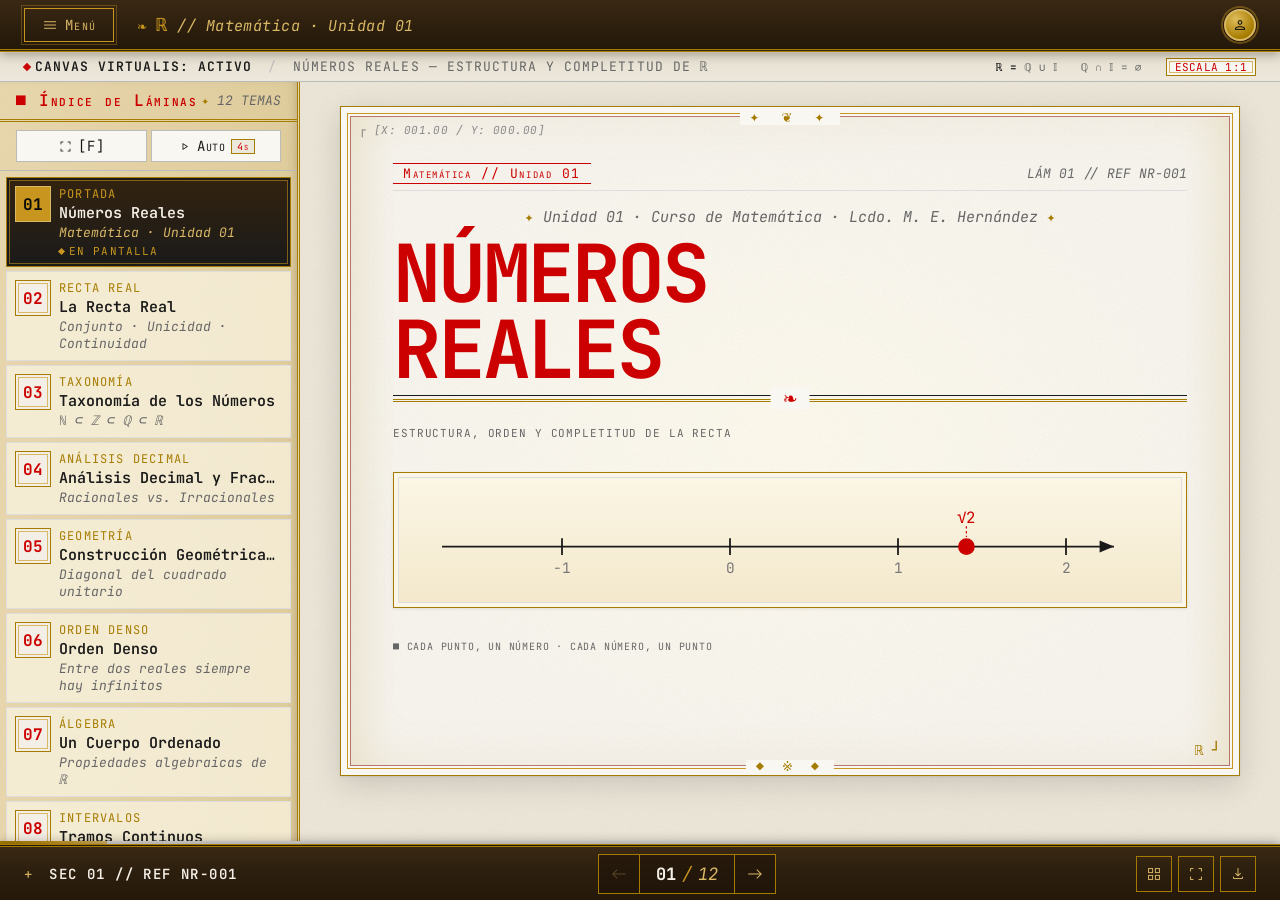
==== commit 8e84e4a9: "Update index.html" ====
--- a/index.html
+++ b/index.html
@@ -101,6 +101,9 @@
     </button>
     <button class="i-btn" id="btn-fs2">
       <span class="mi">fullscreen</span>
+    </button>
+    <button class="i-btn btn-pdf" id="btn-pdf" title="Descargar PDF">
+      <span class="mi">download</span>
     </button>
   </div>
 </footer>
@@ -606,8 +609,101 @@
    INIT
 ===================================================== */
 renderSlide();
+
+/* =====================================================
+   BOTÓN PDF — abre todas las láminas en una ventana
+   e invoca el diálogo de impresión ("Guardar como PDF")
+===================================================== */
+document.getElementById('btn-pdf').addEventListener('click', () => {
+  const printWin = window.open('', '_blank', 'width=900,height=700');
+  if (!printWin) { alert('Permite las ventanas emergentes para descargar el PDF.'); return; }
+
+  let allSlides = '';
+  slides.forEach((slide, i) => {
+    allSlides += `
+      <div class="slide-page" style="page-break-after: always; padding: 2.5rem 3rem; min-height: 100vh; box-sizing: border-box; position: relative;">
+        <div style="font-family:'JetBrains Mono',monospace; font-size:11px; color:#888; margin-bottom:1rem; letter-spacing:.08em;">
+          Matemática · Unidad 01 &nbsp;|&nbsp; Lámina ${String(i+1).padStart(2,'0')} de ${slides.length}
+        </div>
+        ${slide.render()}
+      </div>`;
+  });
+
+  const cssHref = window.location.href.split(/[?#]/)[0].replace(/[^/]*$/, '') + 'baldor.css';
+
+  printWin.document.write(`<!DOCTYPE html>
+<html lang="es">
+<head>
+  <meta charset="UTF-8">
+  <title>Números Reales — Álgebra de Baldor</title>
+  <link rel="stylesheet" href="${cssHref}">
+  <style>
+    @import url('https://fonts.googleapis.com/css2?family=JetBrains+Mono:wght@400;500;600&display=swap');
+    @import url('https://fonts.googleapis.com/css2?family=Material+Symbols+Outlined:opsz,wght,FILL,GRAD@20..48,100..700,0..1,-50..200');
+    * { box-sizing: border-box; margin: 0; padding: 0; }
+    html, body { height: auto; overflow: visible; user-select: text; }
+    body {
+      background: #EDE8DC;
+      font-family: 'JetBrains Mono', 'Courier New', monospace;
+      color: #1A1A1A;
+      -webkit-print-color-adjust: exact;
+      print-color-adjust: exact;
+    }
+    .slide-page { background: #F9F7F2; border: 1px solid #BBBBBB; }
+    h1.sh1 { color: #CC0000; font-size: 32px; }
+    .cover-title { color: #CC0000; font-size: 60px; font-variant: small-caps; }
+    .s-tag { color: #CC0000; border-top: 1px solid #CC0000; border-bottom: 1px solid #CC0000; padding: 1px 10px; font-size: 11px; }
+    .s-ref { font-size: 11px; color: #888; }
+    .s-meta { display: flex; justify-content: space-between; margin-bottom: 1rem; }
+    .divider { border-top: 2px solid #1A1A1A; border-bottom: 1px solid #BBBBBB; margin: .75rem 0 1.25rem; height: 5px; }
+    .math { background: #F0EBE0; border-left: 4px solid #BBBBBB; padding: .75rem 1rem .75rem 2rem; margin: .75rem 0; font-size: 13px; color: #990000; line-height: 1.8; }
+    .g2 { display: grid; grid-template-columns: 1fr 1fr; gap: 1.5rem; }
+    .g3 { display: grid; grid-template-columns: 1fr 1fr 1fr; gap: 1rem; }
+    .card { background: #F0EBE0; border: 1px solid #DDDDDD; border-top: 2px solid #BBBBBB; padding: 1rem; margin-top: .75rem; }
+    .card-label { font-size: 11px; letter-spacing: .1em; color: #CC0000; margin-bottom: 4px; }
+    .card-title { font-size: 15px; font-weight: 600; color: #CC0000; margin-bottom: 4px; }
+    .card-body { font-size: 13px; color: #2D2D2D; line-height: 1.6; }
+    .tbl { width: 100%; border-collapse: collapse; font-size: 13px; margin: .75rem 0; }
+    .tbl th { font-size: 11px; letter-spacing: .08em; color: #1A1A1A; border-bottom: 2px solid #1A1A1A; padding: .5rem .75rem; background: #E8E2D4; text-align: left; }
+    .tbl td { padding: .4rem .75rem; border-bottom: 1px solid #DDDDDD; color: #1A1A1A; }
+    .tbl .a { color: #CC0000; font-size: 12px; }
+    .tbl .m { font-size: 12px; }
+    .cc { background: #F0EBE0; border: 1px solid #DDDDDD; padding: 1.25rem; }
+    .cc-h { font-size: 13px; font-weight: 600; color: #CC0000; padding-bottom: .5rem; border-bottom: 2px solid #BBBBBB; margin-bottom: .75rem; }
+    .cc-row { padding: .4rem 0; border-bottom: 1px dotted #DDDDDD; font-size: 13px; color: #1A1A1A; line-height: 1.5; }
+    .cc-ex { font-size: 11px; color: #990000; margin-top: 3px; }
+    .svg-wrap { background: #F0EBE0; border: 1px solid #DDDDDD; padding: .75rem 1rem; margin: .75rem 0; }
+    .syn-item { display: flex; gap: 1rem; padding: .6rem .75rem; border-bottom: 1px solid #DDDDDD; border-left: 2px solid #BBBBBB; margin-bottom: 4px; }
+    .syn-n { font-size: 18px; font-weight: 700; color: #CC0000; width: 32px; }
+    .syn-t { font-size: 13px; color: #1A1A1A; line-height: 1.5; }
+    .final-box { margin-top: 2rem; padding: 1.5rem; border: 2px solid #BBBBBB; text-align: center; }
+    .final-box p { font-size: 22px; font-weight: 700; color: #CC0000; }
+    .cover-eyebrow { font-size: 12px; color: #888; text-align: center; margin: .75rem 0 .5rem; }
+    .cover-sub { font-size: 14px; color: #CC0000; text-align: center; margin-bottom: 1.5rem; }
+    .cover-tag { font-size: 12px; color: #888; text-align: center; margin-top: 1.5rem; }
+    .body-text { font-size: 14px; line-height: 1.65; color: #2D2D2D; }
+    .body-text-p { font-size: 15px; color: #1A1A1A; line-height: 1.6; }
+    .section-label { font-size: 13px; font-weight: 600; color: #CC0000; margin-bottom: .5rem; border-bottom: 1px solid #DDDDDD; padding-bottom: .2rem; }
+    .mt-sm{margin-top:.5rem}.mt-md{margin-top:1rem}.mt-lg{margin-top:1.5rem}.mt-xl{margin-top:2.5rem}
+    .accent{color:#CC0000}.muted{color:#666}.mono{font-family:'JetBrains Mono',monospace}
+    em{font-style:italic;color:#2D2D2D}
+    strong{font-weight:600;color:#0A0A0A}
+    .c-tl,.c-tr,.c-bl,.c-br{display:none}
+    .s-active{display:none}
+    @media print {
+      .slide-page { page-break-after: always; border: none; }
+      body { background: white; }
+    }
+  </style>
+</head>
+<body>
+${allSlides}
+<script>window.onload = function(){ window.print(); }<\/script>
+</body>
+</html>`);
+  printWin.document.close();
+});
 </script>
-<script type="module" src="https://static.cloudflareinsights.com/beacon.min.js/vce701823e78c4301a35b7e07294d87301792088814092" integrity="sha512-UKNk8GbxkABxKcXYuLkO16EleLGUkcvJWtpSNmExE0Too3ZaFAxTscNWEc1OdAv5/BikHawapSCaiD2XCmp+Bw==" data-cf-beacon='{"version":"2024.11.0","token":"f0f03d0605bf45f1a3b17cf7d5e6861f","spa":2}' crossorigin="anonymous"></script>
 <script type="module" src="https://static.cloudflareinsights.com/beacon.min.js/vce701823e78c4301a35b7e07294d87301792088814092" integrity="sha512-UKNk8GbxkABxKcXYuLkO16EleLGUkcvJWtpSNmExE0Too3ZaFAxTscNWEc1OdAv5/BikHawapSCaiD2XCmp+Bw==" data-cf-beacon='{"version":"2024.11.0","token":"f0f03d0605bf45f1a3b17cf7d5e6861f","spa":2}' crossorigin="anonymous"></script>
 </body>
 </html>
